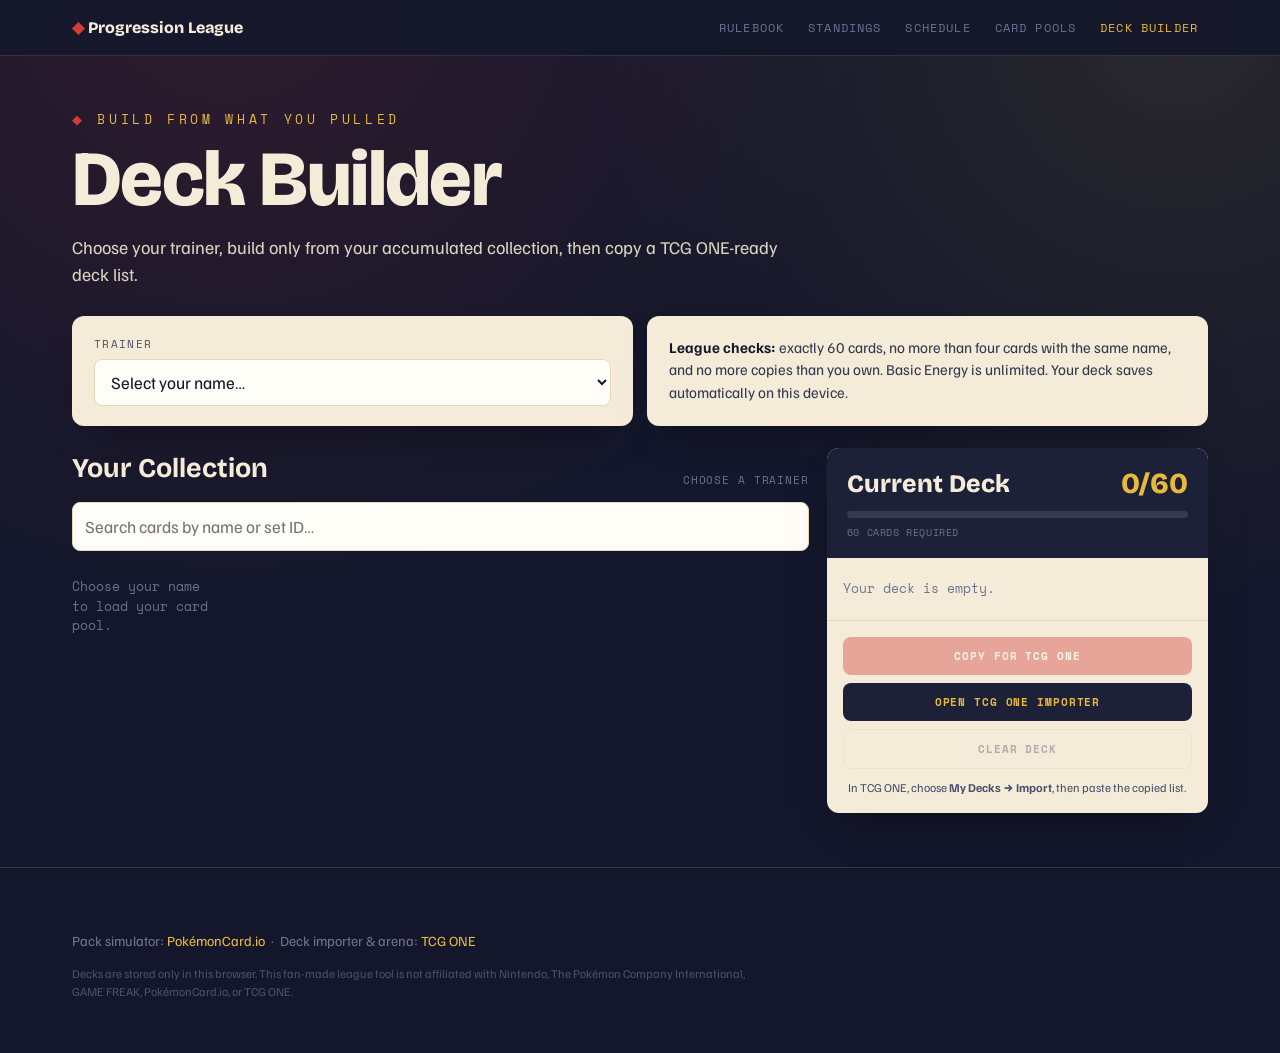
==== deckbuilder.html @ b680dbf5 "Add collection-aware league deck builder" ====
<!DOCTYPE html>
<html lang="en">
<head>
<meta charset="UTF-8">
<meta name="viewport" content="width=device-width, initial-scale=1.0">
<title>Deck Builder — Progression League</title>
<link rel="icon" href="favicon.svg" type="image/svg+xml">
<link rel="preconnect" href="https://fonts.googleapis.com">
<link rel="preconnect" href="https://fonts.gstatic.com" crossorigin>
<link href="https://fonts.googleapis.com/css2?family=Bricolage+Grotesque:opsz,wght@12..96,600;12..96,700;12..96,800&family=Familjen+Grotesk:wght@400;500;600&family=Space+Mono:wght@400;700&display=swap" rel="stylesheet">
<style>
:root{--ink:#14172B;--ink-2:#1D2138;--paper:#F4ECD8;--paper-line:#E4D8B8;--red:#D53A3A;--gold:#E7B93C;--soft:#4B4F6B;--soft-2:#6E7290;--green:#4E9F53;--shadow:0 18px 40px -22px rgba(0,0,0,.55)}
*{box-sizing:border-box}html{scroll-behavior:smooth}body{margin:0;background:var(--ink);color:var(--paper);font-family:"Familjen Grotesk",system-ui,sans-serif;font-size:17px;line-height:1.5;background-image:radial-gradient(circle at 18% -4%,rgba(213,58,58,.14),transparent 45%),radial-gradient(circle at 92% 2%,rgba(231,185,60,.10),transparent 40%);background-attachment:fixed}.wrap{max-width:1180px;margin:0 auto;padding:0 22px}
.topnav{position:sticky;top:0;z-index:50;background:rgba(20,23,43,.88);backdrop-filter:blur(10px);border-bottom:1px solid rgba(244,236,216,.12)}.topnav .inner{max-width:1180px;margin:0 auto;padding:12px 22px;display:flex;align-items:center;justify-content:space-between;gap:16px;flex-wrap:wrap}.brand{font-family:"Bricolage Grotesque",sans-serif;font-weight:800;color:var(--paper);text-decoration:none;font-size:16px}.brand::before{content:"◆ ";color:var(--red)}.navlinks{display:flex;gap:4px;flex-wrap:wrap}.navlinks a{font-family:"Space Mono",monospace;font-size:11.5px;letter-spacing:.1em;text-transform:uppercase;color:var(--soft-2);text-decoration:none;padding:7px 10px;border-radius:7px}.navlinks a:hover{color:var(--paper);background:rgba(244,236,216,.06)}.navlinks a.active{color:var(--gold)}
.pagehead{padding:54px 0 28px}.eyebrow{font-family:"Space Mono",monospace;font-size:13px;letter-spacing:.28em;text-transform:uppercase;color:var(--gold);margin:0 0 14px}.eyebrow::before{content:"◆ ";color:var(--red)}h1{font-family:"Bricolage Grotesque",sans-serif;font-weight:800;font-size:clamp(44px,8vw,78px);line-height:.92;margin:0;letter-spacing:-.02em}.thesis{max-width:720px;margin:18px 0 0;color:#D9D2BE;font-size:18px}
.setup{display:grid;grid-template-columns:minmax(230px,1fr) minmax(250px,1fr);gap:14px;margin-bottom:22px}.panel{background:var(--paper);color:var(--ink);border-radius:12px;padding:20px 22px;box-shadow:var(--shadow)}label,.label{display:block;font-family:"Space Mono",monospace;font-size:11px;letter-spacing:.12em;text-transform:uppercase;color:var(--soft);margin-bottom:7px}select,input{width:100%;font:inherit;color:var(--ink);background:#fffdf7;border:1px solid var(--paper-line);border-radius:8px;padding:11px 12px;outline:none}select:focus,input:focus{border-color:var(--gold);box-shadow:0 0 0 3px rgba(231,185,60,.2)}.rules{margin:0;color:#35394e;font-size:15px}.rules b{color:var(--ink)}
.workspace{display:grid;grid-template-columns:minmax(0,1.45fr) minmax(310px,.75fr);gap:18px;align-items:start}.section-head{display:flex;justify-content:space-between;align-items:end;gap:12px;margin:0 0 13px}.section-head h2{font-family:"Bricolage Grotesque",sans-serif;font-size:27px;margin:0}.section-head span{font-family:"Space Mono",monospace;font-size:11px;color:var(--soft-2);text-transform:uppercase;letter-spacing:.08em}.collection-tools{margin-bottom:13px}
.cardgrid{display:grid;grid-template-columns:repeat(auto-fill,minmax(138px,1fr));gap:10px}.pool-card{background:var(--paper);color:var(--ink);border-radius:10px;padding:9px;box-shadow:var(--shadow);min-width:0}.pool-card img{width:100%;aspect-ratio:2.5/3.5;object-fit:cover;border-radius:6px;background:#ddd}.card-name{font-family:"Bricolage Grotesque",sans-serif;font-weight:700;font-size:15px;line-height:1.15;margin:8px 0 3px;white-space:nowrap;overflow:hidden;text-overflow:ellipsis}.card-meta{font-family:"Space Mono",monospace;font-size:9px;color:var(--soft);display:flex;justify-content:space-between;gap:5px;margin-bottom:8px}.controls{display:grid;grid-template-columns:31px 1fr 31px;align-items:center;gap:5px}.controls button{height:31px;border:0;border-radius:6px;background:var(--ink-2);color:var(--gold);font:700 17px "Space Mono",monospace;cursor:pointer}.controls button:hover:not(:disabled){background:var(--red);color:#fff}.controls button:disabled{opacity:.3;cursor:not-allowed}.qty{text-align:center;font:700 13px "Space Mono",monospace}.empty{color:var(--soft-2);font-family:"Space Mono",monospace;font-size:13px}
.deck-panel{position:sticky;top:84px;background:var(--paper);color:var(--ink);border-radius:12px;overflow:hidden;box-shadow:var(--shadow)}.deck-top{background:var(--ink-2);padding:18px 20px}.deck-topline{display:flex;align-items:center;justify-content:space-between;gap:12px}.deck-top h2{margin:0;font:800 25px "Bricolage Grotesque",sans-serif;color:var(--paper)}.total{font:800 29px "Bricolage Grotesque",sans-serif;color:var(--gold)}.total.complete{color:#8bd68f}.meter{height:7px;background:rgba(244,236,216,.12);border-radius:10px;overflow:hidden;margin-top:10px}.meter span{display:block;height:100%;width:0;background:var(--red);transition:width .2s}.meter span.complete{background:var(--green)}.deck-status{font:10px "Space Mono",monospace;color:var(--soft-2);margin-top:7px;letter-spacing:.06em;text-transform:uppercase}.deck-list{max-height:52vh;overflow:auto;padding:8px 16px}.deck-row{display:grid;grid-template-columns:38px minmax(0,1fr) auto;align-items:center;gap:9px;padding:9px 0;border-bottom:1px solid var(--paper-line)}.deck-row:last-child{border-bottom:0}.deck-row img{width:38px;border-radius:4px}.deck-row .dn{font-weight:700;font-size:14px;line-height:1.15}.deck-row .did{font:9px "Space Mono",monospace;color:var(--soft);margin-top:3px}.mini{display:flex;align-items:center;gap:5px}.mini button{width:25px;height:25px;border:0;border-radius:5px;background:var(--ink-2);color:var(--gold);font:700 13px "Space Mono",monospace;cursor:pointer}.mini b{min-width:16px;text-align:center;font:12px "Space Mono",monospace}.deck-actions{padding:16px;border-top:1px solid var(--paper-line);display:grid;gap:8px}.btn{display:block;width:100%;border:0;border-radius:8px;padding:11px 13px;text-align:center;text-decoration:none;font:700 11px "Space Mono",monospace;letter-spacing:.08em;text-transform:uppercase;cursor:pointer}.btn.primary{background:var(--red);color:#fff}.btn.secondary{background:var(--ink-2);color:var(--gold)}.btn.ghost{background:transparent;color:var(--soft);border:1px solid var(--paper-line)}.btn:disabled{opacity:.4;cursor:not-allowed}.export-note{font-size:12px;color:var(--soft);margin:2px 0 0;text-align:center}.toast{position:fixed;right:20px;bottom:20px;background:var(--green);color:#fff;border-radius:8px;padding:12px 16px;font:700 12px "Space Mono",monospace;box-shadow:var(--shadow);opacity:0;transform:translateY(8px);pointer-events:none;transition:.2s}.toast.show{opacity:1;transform:none}
footer{padding:48px 0 40px;border-top:1px solid rgba(244,236,216,.14);margin-top:54px;color:var(--soft-2);font-size:14px}footer a{color:var(--gold);text-decoration:none}.disc{font-size:12px;color:var(--soft);max-width:680px}
@media(max-width:820px){.workspace{grid-template-columns:1fr}.deck-panel{position:static}.deck-list{max-height:none}}@media(max-width:580px){.setup{grid-template-columns:1fr}.cardgrid{grid-template-columns:repeat(2,minmax(0,1fr))}.navlinks a{font-size:10px;padding:6px 7px}.wrap{padding:0 15px}}
</style>
</head>
<body>
<nav class="topnav"><div class="inner"><a class="brand" href="index.html">Progression League</a><div class="navlinks"><a href="index.html">Rulebook</a><a href="standings.html">Standings</a><a href="schedule.html">Schedule</a><a href="pools.html">Card Pools</a><a href="deckbuilder.html" class="active">Deck Builder</a></div></div></nav>
<div class="wrap">
  <header class="pagehead"><p class="eyebrow">Build from what you pulled</p><h1>Deck Builder</h1><p class="thesis">Choose your trainer, build only from your accumulated collection, then copy a TCG ONE-ready deck list.</p></header>
  <div class="setup">
    <div class="panel"><label for="trainer">Trainer</label><select id="trainer"><option value="">Loading trainers…</option></select></div>
    <div class="panel"><p class="rules"><b>League checks:</b> exactly 60 cards, no more than four cards with the same name, and no more copies than you own. Basic Energy is unlimited. Your deck saves automatically on this device.</p></div>
  </div>
  <div class="workspace">
    <main>
      <div class="section-head"><h2>Your Collection</h2><span id="poolMeta">Choose a trainer</span></div>
      <div class="collection-tools"><input id="search" type="search" placeholder="Search cards by name or set ID…" disabled></div>
      <div id="collection" class="cardgrid"><p class="empty">Choose your name to load your card pool.</p></div>
    </main>
    <aside class="deck-panel">
      <div class="deck-top"><div class="deck-topline"><h2>Current Deck</h2><span id="total" class="total">0/60</span></div><div class="meter"><span id="meter"></span></div><div id="deckStatus" class="deck-status">60 cards required</div></div>
      <div id="deckList" class="deck-list"><p class="empty">Your deck is empty.</p></div>
      <div class="deck-actions">
        <button id="copy" class="btn primary" type="button" disabled>Copy for TCG ONE</button>
        <a class="btn secondary" href="https://tcg.one/decks/mine" target="_blank" rel="noopener">Open TCG ONE Importer</a>
        <button id="clear" class="btn ghost" type="button" disabled>Clear Deck</button>
        <p class="export-note">In TCG ONE, choose <b>My Decks → Import</b>, then paste the copied list.</p>
      </div>
    </aside>
  </div>
</div>
<div id="toast" class="toast">Copied for TCG ONE!</div>
<footer><div class="wrap"><p>Pack simulator: <a href="https://pokemoncard.io/pack-sim">PokémonCard.io</a> &nbsp;·&nbsp; Deck importer &amp; arena: <a href="https://tcg.one/decks/mine">TCG ONE</a></p><p class="disc">Decks are stored only in this browser. This fan-made league tool is not affiliated with Nintendo, The Pokémon Company International, GAME FREAK, PokémonCard.io, or TCG ONE.</p></div></footer>
<script>
const BASIC_ENERGY=new Set(['grass energy','fire energy','water energy','lightning energy','psychic energy','fighting energy','metal energy','darkness energy']);
let players=[],trainer=null,pool=[],deck=new Map(),query='';
const $=id=>document.getElementById(id);
function esc(s){return String(s??'').replace(/&/g,'&amp;').replace(/</g,'&lt;').replace(/>/g,'&gt;').replace(/"/g,'&quot;')}
function imgFor(id){const d=id.indexOf('-'),code=d>0?id.slice(0,d):id;return `https://images.pokemoncard.io/images/${code}/${id}.png`}
function isBasic(c){return BASIC_ENERGY.has((c.name||'').toLowerCase())}
function total(){return [...deck.values()].reduce((a,b)=>a+b,0)}
function byId(id){return pool.find(c=>c.id===id)}
function sameNameCount(name){return [...deck].reduce((sum,[id,n])=>sum+((byId(id)?.name||'').toLowerCase()===name.toLowerCase()?n:0),0)}
function canAdd(c){if(total()>=60)return false;if(isBasic(c))return true;return (deck.get(c.id)||0)<c.count&&sameNameCount(c.name)<4}
function storageKey(){return trainer?'progression-deck-'+trainer.name.toLowerCase().replace(/[^a-z0-9]+/g,'-'):''}
function save(){if(trainer)localStorage.setItem(storageKey(),JSON.stringify(Object.fromEntries(deck)))}
function restore(){deck=new Map();if(!trainer)return;try{const saved=JSON.parse(localStorage.getItem(storageKey())||'{}');for(const [id,value] of Object.entries(saved)){const c=byId(id),n=Math.max(0,Math.floor(Number(value)||0));if(!c||!n)continue;deck.set(id,isBasic(c)?Math.min(n,60):Math.min(n,c.count,4));}}catch(e){}normalizeDeck()}
function normalizeDeck(){let running=0;for(const [id,n] of [...deck]){const c=byId(id);if(!c){deck.delete(id);continue}let allowed=isBasic(c)?n:Math.min(n,c.count,Math.max(0,4-(sameNameCount(c.name)-n)));allowed=Math.min(allowed,60-running);if(allowed>0){deck.set(id,allowed);running+=allowed}else deck.delete(id)}}
function change(id,delta){const c=byId(id);if(!c)return;const now=deck.get(id)||0;if(delta>0&&!canAdd(c))return;const next=now+delta;if(next<=0)deck.delete(id);else deck.set(id,next);save();render()}
function renderCollection(){const el=$('collection');if(!trainer){el.innerHTML='<p class="empty">Choose your name to load your card pool.</p>';return}const shown=pool.filter(c=>!query||c.name.toLowerCase().includes(query)||c.id.toLowerCase().includes(query));$('poolMeta').textContent=`${shown.length} of ${pool.length} cards shown`;if(!shown.length){el.innerHTML='<p class="empty">No cards match that search.</p>';return}el.innerHTML=shown.map(c=>{const n=deck.get(c.id)||0,owned=isBasic(c)?'∞':c.count;return `<article class="pool-card"><img loading="lazy" src="${imgFor(c.id)}" alt="${esc(c.name)}"><div class="card-name" title="${esc(c.name)}">${esc(c.name)}</div><div class="card-meta"><span>${esc(c.id)}</span><span>OWNED ${owned}</span></div><div class="controls"><button type="button" data-action="remove" data-id="${esc(c.id)}" ${n?'':'disabled'}>−</button><span class="qty">${n}</span><button type="button" data-action="add" data-id="${esc(c.id)}" ${canAdd(c)?'':'disabled'}>+</button></div></article>`}).join('')}
function renderDeck(){const n=total(),complete=n===60;$('total').textContent=`${n}/60`;$('total').classList.toggle('complete',complete);$('meter').style.width=Math.min(100,n/60*100)+'%';$('meter').classList.toggle('complete',complete);$('deckStatus').textContent=complete?'Deck ready to export':`${60-n} card${60-n===1?'':'s'} remaining`;$('copy').disabled=!complete;$('clear').disabled=!n;const cards=[...deck].map(([id,count])=>({card:byId(id),count})).filter(x=>x.card).sort((a,b)=>a.card.name.localeCompare(b.card.name)||a.card.id.localeCompare(b.card.id));$('deckList').innerHTML=cards.length?cards.map(({card:c,count})=>`<div class="deck-row"><img src="${imgFor(c.id)}" alt=""><div><div class="dn">${esc(c.name)}</div><div class="did">${esc(c.id)}${isBasic(c)?' · unlimited':''}</div></div><div class="mini"><button type="button" data-action="remove" data-id="${esc(c.id)}">−</button><b>${count}</b><button type="button" data-action="add" data-id="${esc(c.id)}" ${canAdd(c)?'':'disabled'}>+</button></div></div>`).join(''):'<p class="empty">Your deck is empty.</p>'}
function render(){renderCollection();renderDeck()}
function selectTrainer(name){trainer=players.find(p=>p.name===name)||null;pool=trainer?[...(trainer.cards||[])].filter(c=>c.name&&c.id).sort((a,b)=>a.name.localeCompare(b.name)||a.id.localeCompare(b.id)):[];query='';$('search').value='';$('search').disabled=!trainer;restore();render()}
function exportText(){return [...deck].map(([id,count])=>({c:byId(id),count})).filter(x=>x.c).sort((a,b)=>a.c.name.localeCompare(b.c.name)||a.c.id.localeCompare(b.c.id)).map(({c,count})=>`${count} ${c.name}`).join('\n')}
async function copyDeck(){if(total()!==60)return;const text=exportText();try{await navigator.clipboard.writeText(text)}catch(e){const ta=document.createElement('textarea');ta.value=text;ta.style.position='fixed';ta.style.opacity='0';document.body.appendChild(ta);ta.select();document.execCommand('copy');ta.remove()}const t=$('toast');t.classList.add('show');setTimeout(()=>t.classList.remove('show'),1800)}
async function load(){try{const res=await fetch('data/pools.json?_='+Date.now(),{cache:'no-store'});if(!res.ok)throw new Error();const data=await res.json();players=data.players||[];$('trainer').innerHTML='<option value="">Select your name…</option>'+players.map(p=>`<option value="${esc(p.name)}">${esc(p.name)}</option>`).join('')}catch(e){$('trainer').innerHTML='<option value="">Could not load card pools</option>';$('collection').innerHTML='<p class="empty">The card-pool data could not be loaded. Please try again shortly.</p>'}}
$('trainer').addEventListener('change',e=>selectTrainer(e.target.value));$('search').addEventListener('input',e=>{query=e.target.value.trim().toLowerCase();renderCollection()});document.addEventListener('click',e=>{const b=e.target.closest('button[data-action]');if(b)change(b.dataset.id,b.dataset.action==='add'?1:-1)});$('copy').addEventListener('click',copyDeck);$('clear').addEventListener('click',()=>{if(deck.size&&confirm('Clear this saved deck?')){deck.clear();save();render()}});load();
</script>
</body>
</html>
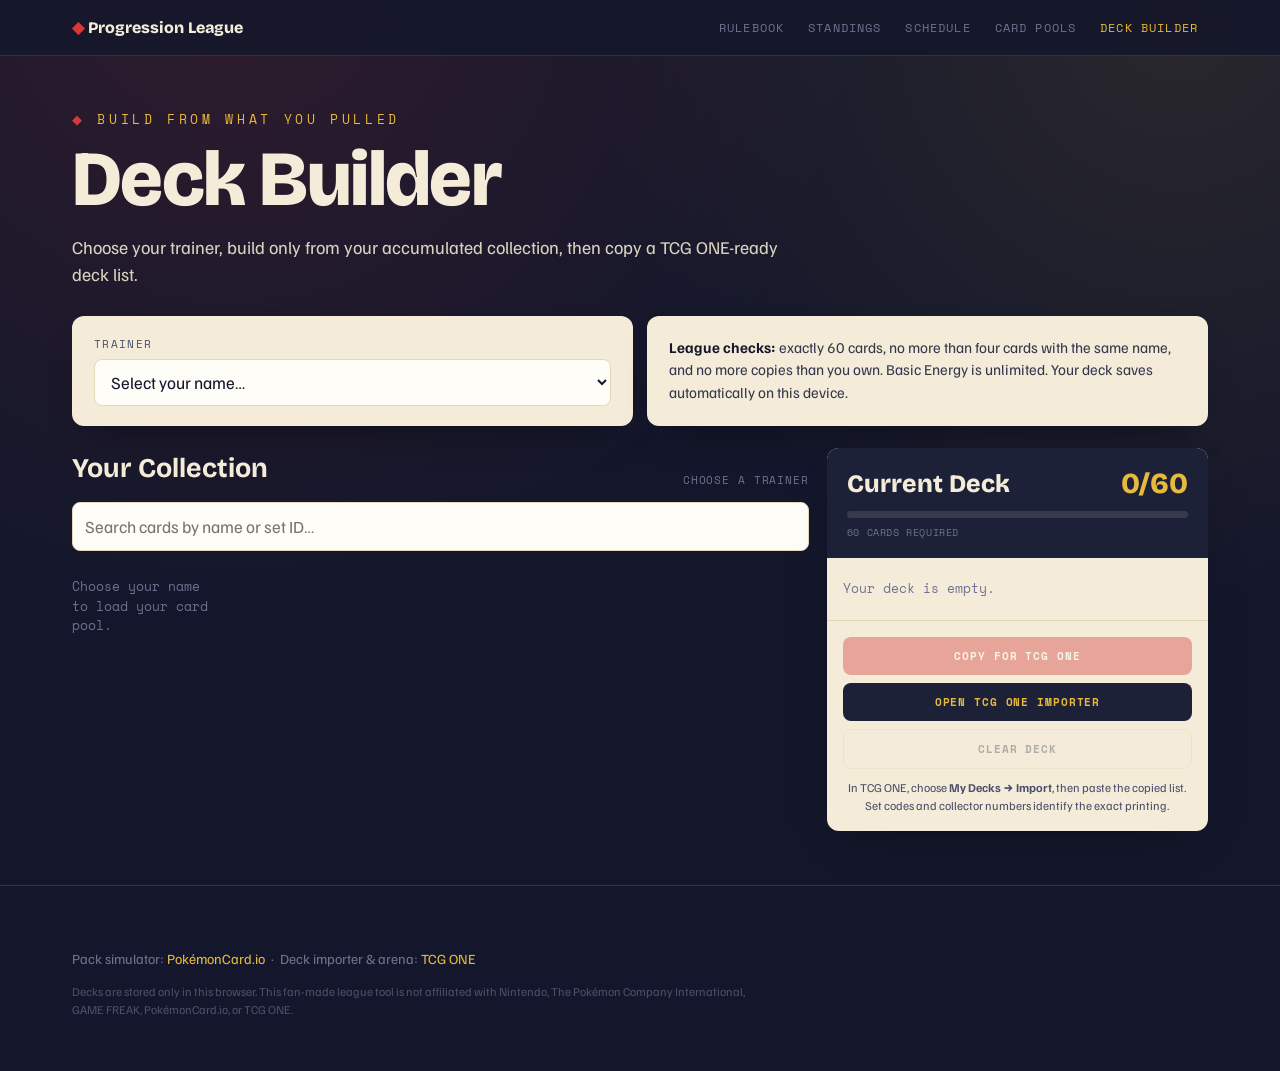
==== commit 5aab95c4: "Include exact TCG ONE card identifiers in exports" ====
--- a/deckbuilder.html
+++ b/deckbuilder.html
@@ -42,7 +42,7 @@
         <button id="copy" class="btn primary" type="button" disabled>Copy for TCG ONE</button>
         <a class="btn secondary" href="https://tcg.one/decks/mine" target="_blank" rel="noopener">Open TCG ONE Importer</a>
         <button id="clear" class="btn ghost" type="button" disabled>Clear Deck</button>
-        <p class="export-note">In TCG ONE, choose <b>My Decks → Import</b>, then paste the copied list.</p>
+        <p class="export-note">In TCG ONE, choose <b>My Decks → Import</b>, then paste the copied list. Set codes and collector numbers identify the exact printing.</p>
       </div>
     </aside>
   </div>
@@ -51,10 +51,12 @@
 <footer><div class="wrap"><p>Pack simulator: <a href="https://pokemoncard.io/pack-sim">PokémonCard.io</a> &nbsp;·&nbsp; Deck importer &amp; arena: <a href="https://tcg.one/decks/mine">TCG ONE</a></p><p class="disc">Decks are stored only in this browser. This fan-made league tool is not affiliated with Nintendo, The Pokémon Company International, GAME FREAK, PokémonCard.io, or TCG ONE.</p></div></footer>
 <script>
 const BASIC_ENERGY=new Set(['grass energy','fire energy','water energy','lightning energy','psychic energy','fighting energy','metal energy','darkness energy']);
+const TCGONE_SET_CODES={base1:'BS',base2:'JU',base3:'FO',base4:'BS2',base5:'TR',basep:'WBSP',gym1:'G1',gym2:'G2',neo1:'N1',neo2:'N2',neo3:'N3',neo4:'N4',base6:'LC',ecard1:'EXP',ecard2:'AQP',ecard3:'SK'};
 let players=[],trainer=null,pool=[],deck=new Map(),query='';
 const $=id=>document.getElementById(id);
 function esc(s){return String(s??'').replace(/&/g,'&amp;').replace(/</g,'&lt;').replace(/>/g,'&gt;').replace(/"/g,'&quot;')}
 function imgFor(id){const d=id.indexOf('-'),code=d>0?id.slice(0,d):id;return `https://images.pokemoncard.io/images/${code}/${id}.png`}
+function cardOrder(a,b){const ac=a.id.includes('-')?a.id.slice(0,a.id.indexOf('-')):a.id,bc=b.id.includes('-')?b.id.slice(0,b.id.indexOf('-')):b.id;if(ac!==bc)return ac.localeCompare(bc,undefined,{numeric:true});const an=parseInt((a.id.match(/(\d+)\D*$/)||[])[1]||'0',10),bn=parseInt((b.id.match(/(\d+)\D*$/)||[])[1]||'0',10);return an-bn||a.id.localeCompare(b.id,undefined,{numeric:true})}
 function isBasic(c){return BASIC_ENERGY.has((c.name||'').toLowerCase())}
 function total(){return [...deck.values()].reduce((a,b)=>a+b,0)}
 function byId(id){return pool.find(c=>c.id===id)}
@@ -66,10 +68,10 @@
 function normalizeDeck(){let running=0;for(const [id,n] of [...deck]){const c=byId(id);if(!c){deck.delete(id);continue}let allowed=isBasic(c)?n:Math.min(n,c.count,Math.max(0,4-(sameNameCount(c.name)-n)));allowed=Math.min(allowed,60-running);if(allowed>0){deck.set(id,allowed);running+=allowed}else deck.delete(id)}}
 function change(id,delta){const c=byId(id);if(!c)return;const now=deck.get(id)||0;if(delta>0&&!canAdd(c))return;const next=now+delta;if(next<=0)deck.delete(id);else deck.set(id,next);save();render()}
 function renderCollection(){const el=$('collection');if(!trainer){el.innerHTML='<p class="empty">Choose your name to load your card pool.</p>';return}const shown=pool.filter(c=>!query||c.name.toLowerCase().includes(query)||c.id.toLowerCase().includes(query));$('poolMeta').textContent=`${shown.length} of ${pool.length} cards shown`;if(!shown.length){el.innerHTML='<p class="empty">No cards match that search.</p>';return}el.innerHTML=shown.map(c=>{const n=deck.get(c.id)||0,owned=isBasic(c)?'∞':c.count;return `<article class="pool-card"><img loading="lazy" src="${imgFor(c.id)}" alt="${esc(c.name)}"><div class="card-name" title="${esc(c.name)}">${esc(c.name)}</div><div class="card-meta"><span>${esc(c.id)}</span><span>OWNED ${owned}</span></div><div class="controls"><button type="button" data-action="remove" data-id="${esc(c.id)}" ${n?'':'disabled'}>−</button><span class="qty">${n}</span><button type="button" data-action="add" data-id="${esc(c.id)}" ${canAdd(c)?'':'disabled'}>+</button></div></article>`}).join('')}
-function renderDeck(){const n=total(),complete=n===60;$('total').textContent=`${n}/60`;$('total').classList.toggle('complete',complete);$('meter').style.width=Math.min(100,n/60*100)+'%';$('meter').classList.toggle('complete',complete);$('deckStatus').textContent=complete?'Deck ready to export':`${60-n} card${60-n===1?'':'s'} remaining`;$('copy').disabled=!complete;$('clear').disabled=!n;const cards=[...deck].map(([id,count])=>({card:byId(id),count})).filter(x=>x.card).sort((a,b)=>a.card.name.localeCompare(b.card.name)||a.card.id.localeCompare(b.card.id));$('deckList').innerHTML=cards.length?cards.map(({card:c,count})=>`<div class="deck-row"><img src="${imgFor(c.id)}" alt=""><div><div class="dn">${esc(c.name)}</div><div class="did">${esc(c.id)}${isBasic(c)?' · unlimited':''}</div></div><div class="mini"><button type="button" data-action="remove" data-id="${esc(c.id)}">−</button><b>${count}</b><button type="button" data-action="add" data-id="${esc(c.id)}" ${canAdd(c)?'':'disabled'}>+</button></div></div>`).join(''):'<p class="empty">Your deck is empty.</p>'}
+function renderDeck(){const n=total(),complete=n===60;$('total').textContent=`${n}/60`;$('total').classList.toggle('complete',complete);$('meter').style.width=Math.min(100,n/60*100)+'%';$('meter').classList.toggle('complete',complete);$('deckStatus').textContent=complete?'Deck ready to export':`${60-n} card${60-n===1?'':'s'} remaining`;$('copy').disabled=!complete;$('clear').disabled=!n;const cards=[...deck].map(([id,count])=>({card:byId(id),count})).filter(x=>x.card).sort((a,b)=>cardOrder(a.card,b.card));$('deckList').innerHTML=cards.length?cards.map(({card:c,count})=>`<div class="deck-row"><img src="${imgFor(c.id)}" alt=""><div><div class="dn">${esc(c.name)}</div><div class="did">${esc(c.id)}${isBasic(c)?' · unlimited':''}</div></div><div class="mini"><button type="button" data-action="remove" data-id="${esc(c.id)}">−</button><b>${count}</b><button type="button" data-action="add" data-id="${esc(c.id)}" ${canAdd(c)?'':'disabled'}>+</button></div></div>`).join(''):'<p class="empty">Your deck is empty.</p>'}
 function render(){renderCollection();renderDeck()}
-function selectTrainer(name){trainer=players.find(p=>p.name===name)||null;pool=trainer?[...(trainer.cards||[])].filter(c=>c.name&&c.id).sort((a,b)=>a.name.localeCompare(b.name)||a.id.localeCompare(b.id)):[];query='';$('search').value='';$('search').disabled=!trainer;restore();render()}
-function exportText(){return [...deck].map(([id,count])=>({c:byId(id),count})).filter(x=>x.c).sort((a,b)=>a.c.name.localeCompare(b.c.name)||a.c.id.localeCompare(b.c.id)).map(({c,count})=>`${count} ${c.name}`).join('\n')}
+function selectTrainer(name){trainer=players.find(p=>p.name===name)||null;pool=trainer?[...(trainer.cards||[])].filter(c=>c.name&&c.id).sort(cardOrder):[];query='';$('search').value='';$('search').disabled=!trainer;restore();render()}
+function exportText(){return [...deck].map(([id,count])=>({c:byId(id),count})).filter(x=>x.c).sort((a,b)=>cardOrder(a.c,b.c)).map(({c,count})=>{const split=c.id.indexOf('-'),setId=split>-1?c.id.slice(0,split):'',number=split>-1?c.id.slice(split+1):'',tcgCode=TCGONE_SET_CODES[setId];return tcgCode?`${count} ${c.name} ${tcgCode} ${number}`:`${count} ${c.name}`}).join('\n')}
 async function copyDeck(){if(total()!==60)return;const text=exportText();try{await navigator.clipboard.writeText(text)}catch(e){const ta=document.createElement('textarea');ta.value=text;ta.style.position='fixed';ta.style.opacity='0';document.body.appendChild(ta);ta.select();document.execCommand('copy');ta.remove()}const t=$('toast');t.classList.add('show');setTimeout(()=>t.classList.remove('show'),1800)}
 async function load(){try{const res=await fetch('data/pools.json?_='+Date.now(),{cache:'no-store'});if(!res.ok)throw new Error();const data=await res.json();players=data.players||[];$('trainer').innerHTML='<option value="">Select your name…</option>'+players.map(p=>`<option value="${esc(p.name)}">${esc(p.name)}</option>`).join('')}catch(e){$('trainer').innerHTML='<option value="">Could not load card pools</option>';$('collection').innerHTML='<p class="empty">The card-pool data could not be loaded. Please try again shortly.</p>'}}
 $('trainer').addEventListener('change',e=>selectTrainer(e.target.value));$('search').addEventListener('input',e=>{query=e.target.value.trim().toLowerCase();renderCollection()});document.addEventListener('click',e=>{const b=e.target.closest('button[data-action]');if(b)change(b.dataset.id,b.dataset.action==='add'?1:-1)});$('copy').addEventListener('click',copyDeck);$('clear').addEventListener('click',()=>{if(deck.size&&confirm('Clear this saved deck?')){deck.clear();save();render()}});load();
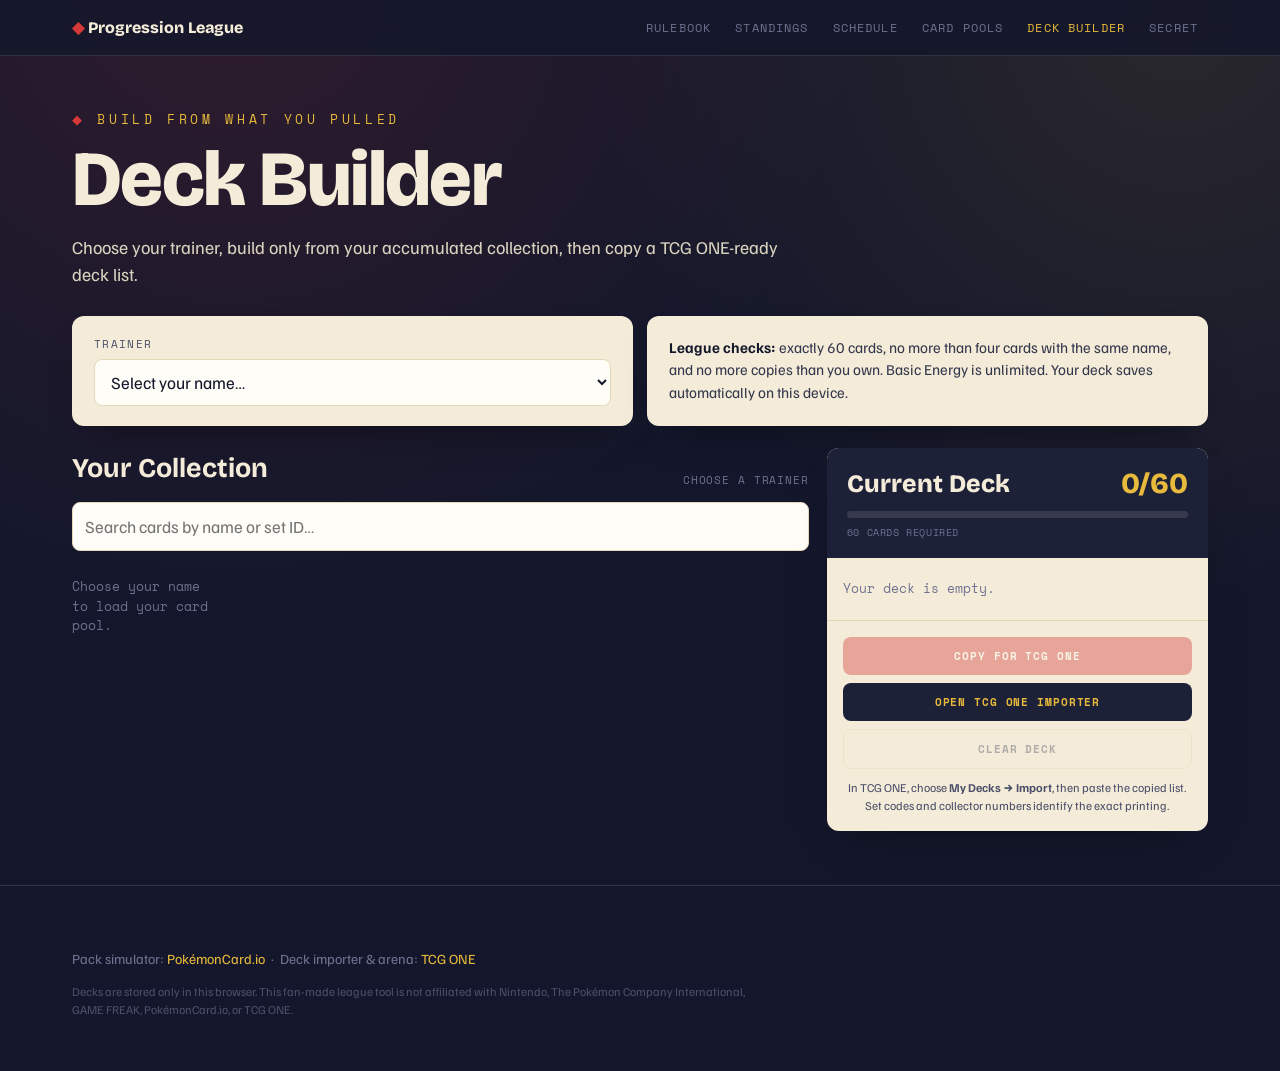
==== commit 3eb1e954: "Add password-gated SECRET wheel with spreadsheet-configurable chances" ====
--- a/deckbuilder.html
+++ b/deckbuilder.html
@@ -22,7 +22,7 @@
 </style>
 </head>
 <body>
-<nav class="topnav"><div class="inner"><a class="brand" href="index.html">Progression League</a><div class="navlinks"><a href="index.html">Rulebook</a><a href="standings.html">Standings</a><a href="schedule.html">Schedule</a><a href="pools.html">Card Pools</a><a href="deckbuilder.html" class="active">Deck Builder</a></div></div></nav>
+<nav class="topnav"><div class="inner"><a class="brand" href="index.html">Progression League</a><div class="navlinks"><a href="index.html">Rulebook</a><a href="standings.html">Standings</a><a href="schedule.html">Schedule</a><a href="pools.html">Card Pools</a><a href="deckbuilder.html" class="active">Deck Builder</a><a href="secret.html">SECRET</a></div></div></nav>
 <div class="wrap">
   <header class="pagehead"><p class="eyebrow">Build from what you pulled</p><h1>Deck Builder</h1><p class="thesis">Choose your trainer, build only from your accumulated collection, then copy a TCG ONE-ready deck list.</p></header>
   <div class="setup">
@@ -51,7 +51,7 @@
 <footer><div class="wrap"><p>Pack simulator: <a href="https://pokemoncard.io/pack-sim">PokémonCard.io</a> &nbsp;·&nbsp; Deck importer &amp; arena: <a href="https://tcg.one/decks/mine">TCG ONE</a></p><p class="disc">Decks are stored only in this browser. This fan-made league tool is not affiliated with Nintendo, The Pokémon Company International, GAME FREAK, PokémonCard.io, or TCG ONE.</p></div></footer>
 <script>
 const BASIC_ENERGY=new Set(['grass energy','fire energy','water energy','lightning energy','psychic energy','fighting energy','metal energy','darkness energy']);
-const TCGONE_SET_CODES={base1:'BS',base2:'JU',base3:'FO',base4:'BS2',base5:'TR',basep:'WBSP',gym1:'G1',gym2:'G2',neo1:'N1',neo2:'N2',neo3:'N3',neo4:'N4',base6:'LC',ecard1:'EXP',ecard2:'AQP',ecard3:'SK'};
+const TCGONE_SET_CODES={"base1":"BS","base2":"JU","basep":"WBSP","base3":"FO","base4":"BS2","base5":"TR","gym1":"G1","gym2":"G2","neo1":"N1","neo2":"N2","si1":"SI","neo3":"N3","neo4":"N4","base6":"LC","ecard1":"EXP","bp":"BP","ecard2":"AQP","ecard3":"SK","ex1":"RS","ex2":"SS","ex3":"DR","np":"PR-NP","ex4":"MA","tk1a":"TK1A","tk1b":"TK1B","ex5":"HL","ex6":"RG","pop1":"POP1","ex7":"TRR","ex8":"DX","ex9":"EM","ex10":"UF","pop2":"POP2","ex11":"DS","ex12":"LM","tk2a":"TK2A","tk2b":"TK2B","pop3":"POP3","ex13":"HP","ex14":"CG","pop4":"POP4","ex15":"DF","pop5":"POP5","ex16":"PK","dp1":"DP","dpp":"PR-DPP","dp2":"MT","pop6":"POP6","dp3":"SW","dp4":"GE","pop7":"POP7","dp5":"MD","dp6":"LA","pop8":"POP8","dp7":"SF","pl1":"PL","pop9":"POP9","pl2":"RR","pl3":"SV","pl4":"AR","ru1":"RUM","hgss1":"HS","hsp":"PR-HS","hgss2":"UL","hgss3":"UD","hgss4":"TM","col1":"CL","bwp":"PR-BLW","bw1":"BLW","mcd11":"MCD11","bw2":"EPO","bw3":"NVI","bw4":"NXD","bw5":"DEX","mcd12":"MCD12","bw6":"DRX","dv1":"DRV","bw7":"BCR","bw8":"PLS","bw9":"PLF","bw10":"PLB","xyp":"PR-XY","bw11":"LTR","xy0":"KSS","xy1":"XY","xy2":"FLF","mcd14":"MCD14","xy3":"FFI","xy4":"PHF","xy5":"PRC","dc1":"DCR","xy6":"ROS","xy7":"AOR","xy8":"BKT","mcd15":"MCD15","xy9":"BKP","g1":"GEN","xy10":"FCO","xy11":"STS","mcd16":"MCD16","xy12":"EVO","sm1":"SUM","smp":"PR-SM","sm2":"GRI","sm3":"BUS","sm35":"SLG","sm4":"CIN","mcd17":"MCD17","sm5":"UPR","sm6":"FLI","sm7":"CES","sm75":"DRM","mcd18":"MCD18","sm8":"LOT","sm9":"TEU","det1":"DET","sm10":"UNB","sm11":"UNM","sm115":"HIF","sma":"HIF","mcd19":"MCD19","sm12":"CEC","swshp":"PR-SW","swsh1":"SSH","swsh2":"RCL","swsh3":"DAA","fut20":"FUT20","swsh35":"CPA","swsh4":"VIV","swsh45":"SHF","swsh45sv":"SHF","swsh5":"BST","swsh6":"CRE","swsh7":"EVS","mcd21":"MCD21","cel25":"CEL","cel25c":"CEL","swsh8":"FST","swsh9":"BRS","swsh9tg":"BRS","swsh10":"ASR","swsh10tg":"ASR","pgo":"PGO","mcd22":"MCD22","swsh11":"LOR","swsh11tg":"LOR","swsh12":"SIT","swsh12tg":"SIT","swsh12pt5":"CRZ","swsh12pt5gg":"CRZ","svp":"PR-SV","sve":"SVE","sv1":"SVI","sv2":"PAL","sv3":"OBF","sv3pt5":"MEW","sv4":"PAR","sv4pt5":"PAF","sv5":"TEF","sv6":"TWM","sv6pt5":"SFA","sv7":"SCR","sv8":"SSP","sv8pt5":"PRE","sv9":"JTG","sv10":"DRI","zsv10pt5":"BLK","rsv10pt5":"WHT","me1":"MEG","me2":"PFL","me2pt5":"ASC","me3":"POR","me4":"CRI","me5":"PBL"};
 let players=[],trainer=null,pool=[],deck=new Map(),query='';
 const $=id=>document.getElementById(id);
 function esc(s){return String(s??'').replace(/&/g,'&amp;').replace(/</g,'&lt;').replace(/>/g,'&gt;').replace(/"/g,'&quot;')}
@@ -78,3 +78,4 @@
 </script>
 </body>
 </html>
+
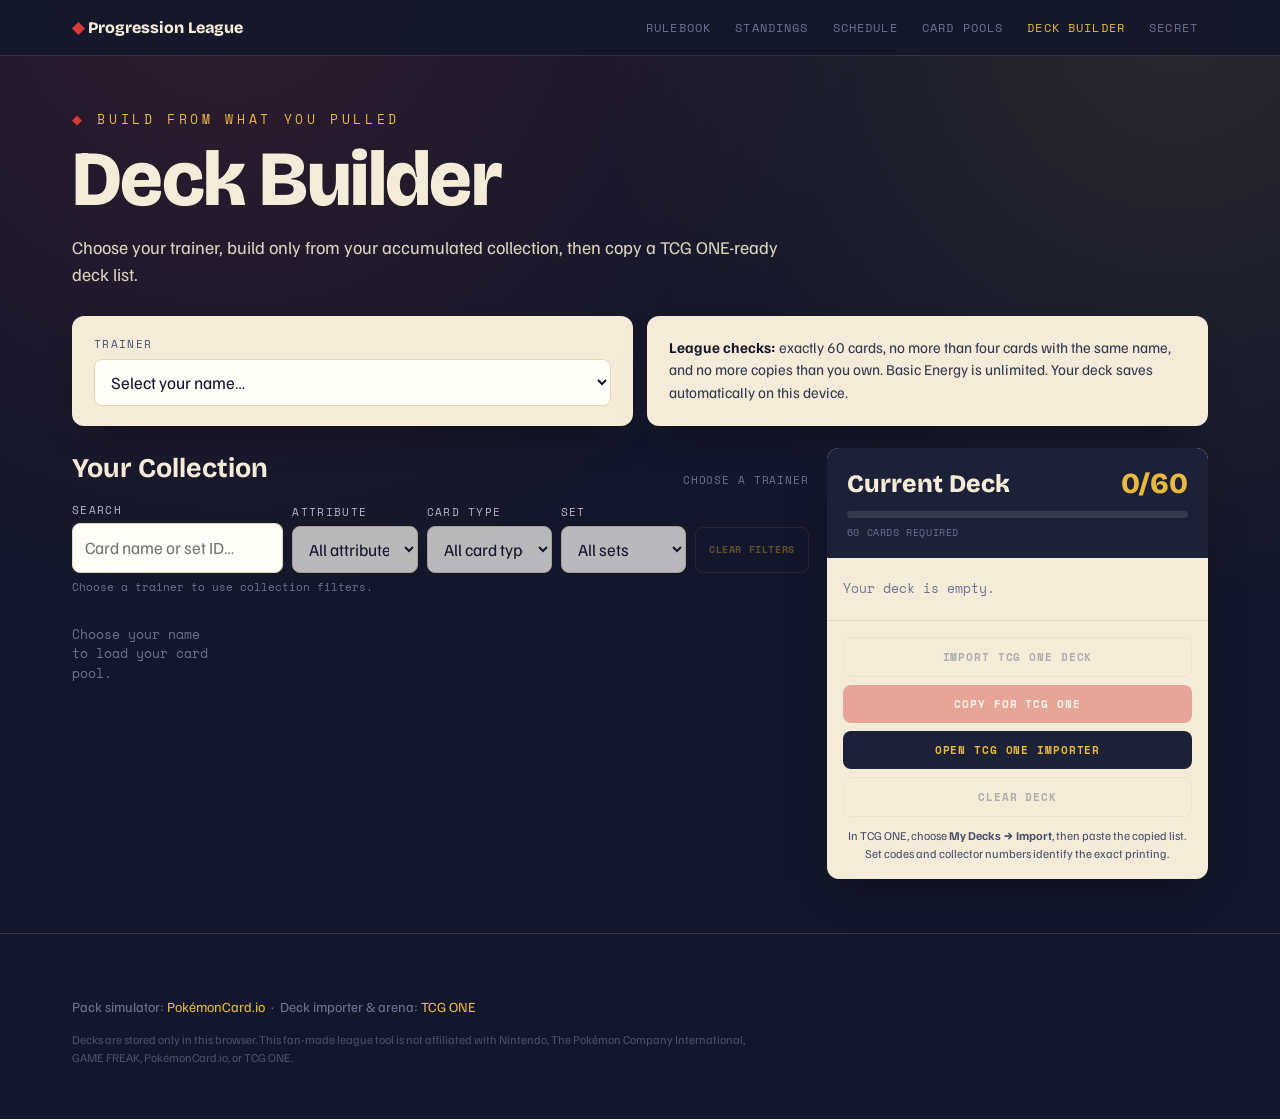
==== commit 261a0f0e: "Add Deck Builder filters, previews, and TCG ONE import" ====
--- a/deckbuilder.html
+++ b/deckbuilder.html
@@ -14,11 +14,12 @@
 .topnav{position:sticky;top:0;z-index:50;background:rgba(20,23,43,.88);backdrop-filter:blur(10px);border-bottom:1px solid rgba(244,236,216,.12)}.topnav .inner{max-width:1180px;margin:0 auto;padding:12px 22px;display:flex;align-items:center;justify-content:space-between;gap:16px;flex-wrap:wrap}.brand{font-family:"Bricolage Grotesque",sans-serif;font-weight:800;color:var(--paper);text-decoration:none;font-size:16px}.brand::before{content:"◆ ";color:var(--red)}.navlinks{display:flex;gap:4px;flex-wrap:wrap}.navlinks a{font-family:"Space Mono",monospace;font-size:11.5px;letter-spacing:.1em;text-transform:uppercase;color:var(--soft-2);text-decoration:none;padding:7px 10px;border-radius:7px}.navlinks a:hover{color:var(--paper);background:rgba(244,236,216,.06)}.navlinks a.active{color:var(--gold)}
 .pagehead{padding:54px 0 28px}.eyebrow{font-family:"Space Mono",monospace;font-size:13px;letter-spacing:.28em;text-transform:uppercase;color:var(--gold);margin:0 0 14px}.eyebrow::before{content:"◆ ";color:var(--red)}h1{font-family:"Bricolage Grotesque",sans-serif;font-weight:800;font-size:clamp(44px,8vw,78px);line-height:.92;margin:0;letter-spacing:-.02em}.thesis{max-width:720px;margin:18px 0 0;color:#D9D2BE;font-size:18px}
 .setup{display:grid;grid-template-columns:minmax(230px,1fr) minmax(250px,1fr);gap:14px;margin-bottom:22px}.panel{background:var(--paper);color:var(--ink);border-radius:12px;padding:20px 22px;box-shadow:var(--shadow)}label,.label{display:block;font-family:"Space Mono",monospace;font-size:11px;letter-spacing:.12em;text-transform:uppercase;color:var(--soft);margin-bottom:7px}select,input{width:100%;font:inherit;color:var(--ink);background:#fffdf7;border:1px solid var(--paper-line);border-radius:8px;padding:11px 12px;outline:none}select:focus,input:focus{border-color:var(--gold);box-shadow:0 0 0 3px rgba(231,185,60,.2)}.rules{margin:0;color:#35394e;font-size:15px}.rules b{color:var(--ink)}
-.workspace{display:grid;grid-template-columns:minmax(0,1.45fr) minmax(310px,.75fr);gap:18px;align-items:start}.section-head{display:flex;justify-content:space-between;align-items:end;gap:12px;margin:0 0 13px}.section-head h2{font-family:"Bricolage Grotesque",sans-serif;font-size:27px;margin:0}.section-head span{font-family:"Space Mono",monospace;font-size:11px;color:var(--soft-2);text-transform:uppercase;letter-spacing:.08em}.collection-tools{margin-bottom:13px}
-.cardgrid{display:grid;grid-template-columns:repeat(auto-fill,minmax(138px,1fr));gap:10px}.pool-card{background:var(--paper);color:var(--ink);border-radius:10px;padding:9px;box-shadow:var(--shadow);min-width:0}.pool-card img{width:100%;aspect-ratio:2.5/3.5;object-fit:cover;border-radius:6px;background:#ddd}.card-name{font-family:"Bricolage Grotesque",sans-serif;font-weight:700;font-size:15px;line-height:1.15;margin:8px 0 3px;white-space:nowrap;overflow:hidden;text-overflow:ellipsis}.card-meta{font-family:"Space Mono",monospace;font-size:9px;color:var(--soft);display:flex;justify-content:space-between;gap:5px;margin-bottom:8px}.controls{display:grid;grid-template-columns:31px 1fr 31px;align-items:center;gap:5px}.controls button{height:31px;border:0;border-radius:6px;background:var(--ink-2);color:var(--gold);font:700 17px "Space Mono",monospace;cursor:pointer}.controls button:hover:not(:disabled){background:var(--red);color:#fff}.controls button:disabled{opacity:.3;cursor:not-allowed}.qty{text-align:center;font:700 13px "Space Mono",monospace}.empty{color:var(--soft-2);font-family:"Space Mono",monospace;font-size:13px}
-.deck-panel{position:sticky;top:84px;background:var(--paper);color:var(--ink);border-radius:12px;overflow:hidden;box-shadow:var(--shadow)}.deck-top{background:var(--ink-2);padding:18px 20px}.deck-topline{display:flex;align-items:center;justify-content:space-between;gap:12px}.deck-top h2{margin:0;font:800 25px "Bricolage Grotesque",sans-serif;color:var(--paper)}.total{font:800 29px "Bricolage Grotesque",sans-serif;color:var(--gold)}.total.complete{color:#8bd68f}.meter{height:7px;background:rgba(244,236,216,.12);border-radius:10px;overflow:hidden;margin-top:10px}.meter span{display:block;height:100%;width:0;background:var(--red);transition:width .2s}.meter span.complete{background:var(--green)}.deck-status{font:10px "Space Mono",monospace;color:var(--soft-2);margin-top:7px;letter-spacing:.06em;text-transform:uppercase}.deck-list{max-height:52vh;overflow:auto;padding:8px 16px}.deck-row{display:grid;grid-template-columns:38px minmax(0,1fr) auto;align-items:center;gap:9px;padding:9px 0;border-bottom:1px solid var(--paper-line)}.deck-row:last-child{border-bottom:0}.deck-row img{width:38px;border-radius:4px}.deck-row .dn{font-weight:700;font-size:14px;line-height:1.15}.deck-row .did{font:9px "Space Mono",monospace;color:var(--soft);margin-top:3px}.mini{display:flex;align-items:center;gap:5px}.mini button{width:25px;height:25px;border:0;border-radius:5px;background:var(--ink-2);color:var(--gold);font:700 13px "Space Mono",monospace;cursor:pointer}.mini b{min-width:16px;text-align:center;font:12px "Space Mono",monospace}.deck-actions{padding:16px;border-top:1px solid var(--paper-line);display:grid;gap:8px}.btn{display:block;width:100%;border:0;border-radius:8px;padding:11px 13px;text-align:center;text-decoration:none;font:700 11px "Space Mono",monospace;letter-spacing:.08em;text-transform:uppercase;cursor:pointer}.btn.primary{background:var(--red);color:#fff}.btn.secondary{background:var(--ink-2);color:var(--gold)}.btn.ghost{background:transparent;color:var(--soft);border:1px solid var(--paper-line)}.btn:disabled{opacity:.4;cursor:not-allowed}.export-note{font-size:12px;color:var(--soft);margin:2px 0 0;text-align:center}.toast{position:fixed;right:20px;bottom:20px;background:var(--green);color:#fff;border-radius:8px;padding:12px 16px;font:700 12px "Space Mono",monospace;box-shadow:var(--shadow);opacity:0;transform:translateY(8px);pointer-events:none;transition:.2s}.toast.show{opacity:1;transform:none}
+.workspace{display:grid;grid-template-columns:minmax(0,1.45fr) minmax(310px,.75fr);gap:18px;align-items:start}.section-head{display:flex;justify-content:space-between;align-items:end;gap:12px;margin:0 0 13px}.section-head h2{font-family:"Bricolage Grotesque",sans-serif;font-size:27px;margin:0}.section-head span{font-family:"Space Mono",monospace;font-size:11px;color:var(--soft-2);text-transform:uppercase;letter-spacing:.08em}.collection-tools{margin-bottom:15px}.filter-grid{display:grid;grid-template-columns:minmax(190px,1.35fr) repeat(3,minmax(125px,.8fr)) auto;gap:9px;align-items:end}.filter-field label{color:#b9b6c5;margin-bottom:5px}.filter-clear{height:46px;border:1px solid rgba(244,236,216,.22);border-radius:8px;background:transparent;color:var(--gold);padding:0 13px;font:700 10px "Space Mono",monospace;letter-spacing:.06em;text-transform:uppercase;cursor:pointer;white-space:nowrap}.filter-clear:hover:not(:disabled){background:rgba(244,236,216,.08)}.filter-clear:disabled{opacity:.35;cursor:not-allowed}.filter-status{min-height:18px;margin:6px 0 0;color:var(--soft-2);font:11px "Space Mono",monospace}
+.cardgrid{display:grid;grid-template-columns:repeat(auto-fill,minmax(138px,1fr));gap:10px}.pool-card{background:var(--paper);color:var(--ink);border-radius:10px;padding:9px;box-shadow:var(--shadow);min-width:0}.card-art,.deck-art{display:block;border:0;padding:0;background:transparent;cursor:zoom-in}.card-art{width:100%}.card-art img{display:block;width:100%;aspect-ratio:2.5/3.5;object-fit:cover;border-radius:6px;background:#ddd}.card-art:focus-visible,.deck-art:focus-visible{outline:3px solid var(--gold);outline-offset:3px;border-radius:6px}.card-name{font-family:"Bricolage Grotesque",sans-serif;font-weight:700;font-size:15px;line-height:1.15;margin:8px 0 3px;white-space:nowrap;overflow:hidden;text-overflow:ellipsis}.card-meta{font-family:"Space Mono",monospace;font-size:9px;color:var(--soft);display:flex;justify-content:space-between;gap:5px;margin-bottom:8px}.controls{display:grid;grid-template-columns:31px 1fr 31px;align-items:center;gap:5px}.controls button{height:31px;border:0;border-radius:6px;background:var(--ink-2);color:var(--gold);font:700 17px "Space Mono",monospace;cursor:pointer}.controls button:hover:not(:disabled){background:var(--red);color:#fff}.controls button:disabled{opacity:.3;cursor:not-allowed}.qty{text-align:center;font:700 13px "Space Mono",monospace}.empty{color:var(--soft-2);font-family:"Space Mono",monospace;font-size:13px}.card-preview{position:fixed;z-index:100;width:min(330px,40vw);left:0;top:0;padding:9px;background:var(--paper);border:1px solid var(--gold);border-radius:12px;box-shadow:0 24px 70px rgba(0,0,0,.7);opacity:0;transform:scale(.96);transform-origin:center;pointer-events:none;visibility:hidden;transition:opacity .12s ease,transform .12s ease}.card-preview.show{opacity:1;transform:scale(1);visibility:visible}.card-preview img{display:block;width:100%;height:auto;aspect-ratio:2.5/3.5;object-fit:contain;border-radius:7px;background:#ddd}.card-preview-label{margin:7px 3px 1px;color:var(--ink);font:700 13px "Bricolage Grotesque",sans-serif;text-align:center}
+.deck-panel{position:sticky;top:84px;background:var(--paper);color:var(--ink);border-radius:12px;overflow:hidden;box-shadow:var(--shadow)}.deck-top{background:var(--ink-2);padding:18px 20px}.deck-topline{display:flex;align-items:center;justify-content:space-between;gap:12px}.deck-top h2{margin:0;font:800 25px "Bricolage Grotesque",sans-serif;color:var(--paper)}.total{font:800 29px "Bricolage Grotesque",sans-serif;color:var(--gold)}.total.complete{color:#8bd68f}.meter{height:7px;background:rgba(244,236,216,.12);border-radius:10px;overflow:hidden;margin-top:10px}.meter span{display:block;height:100%;width:0;background:var(--red);transition:width .2s}.meter span.complete{background:var(--green)}.deck-status{font:10px "Space Mono",monospace;color:var(--soft-2);margin-top:7px;letter-spacing:.06em;text-transform:uppercase}.deck-list{max-height:52vh;overflow:auto;padding:8px 16px}.deck-row{display:grid;grid-template-columns:38px minmax(0,1fr) auto;align-items:center;gap:9px;padding:9px 0;border-bottom:1px solid var(--paper-line)}.deck-row:last-child{border-bottom:0}.deck-art img{display:block;width:38px;border-radius:4px}.deck-row .dn{font-weight:700;font-size:14px;line-height:1.15}.deck-row .did{font:9px "Space Mono",monospace;color:var(--soft);margin-top:3px}.mini{display:flex;align-items:center;gap:5px}.mini button{width:25px;height:25px;border:0;border-radius:5px;background:var(--ink-2);color:var(--gold);font:700 13px "Space Mono",monospace;cursor:pointer}.mini b{min-width:16px;text-align:center;font:12px "Space Mono",monospace}.deck-actions{padding:16px;border-top:1px solid var(--paper-line);display:grid;gap:8px}.btn{display:block;width:100%;border:0;border-radius:8px;padding:11px 13px;text-align:center;text-decoration:none;font:700 11px "Space Mono",monospace;letter-spacing:.08em;text-transform:uppercase;cursor:pointer}.btn.primary{background:var(--red);color:#fff}.btn.secondary{background:var(--ink-2);color:var(--gold)}.btn.ghost{background:transparent;color:var(--soft);border:1px solid var(--paper-line)}.btn:disabled{opacity:.4;cursor:not-allowed}.export-note{font-size:12px;color:var(--soft);margin:2px 0 0;text-align:center}.toast{position:fixed;right:20px;bottom:20px;background:var(--green);color:#fff;border-radius:8px;padding:12px 16px;font:700 12px "Space Mono",monospace;box-shadow:var(--shadow);opacity:0;transform:translateY(8px);pointer-events:none;transition:.2s}.toast.show{opacity:1;transform:none}
+.deck-row.has-warning{background:#fff3d0;margin:0 -8px;padding-left:8px;padding-right:8px;border-left:3px solid var(--red)}.deck-warning{margin-top:5px;color:#a22525;font:700 10px "Space Mono",monospace;line-height:1.35}.deck-no-art{width:38px;aspect-ratio:2.5/3.5;border-radius:4px;background:#d8cfb8;display:grid;place-items:center;color:var(--soft);font:700 15px "Space Mono",monospace}.import-dialog{width:min(680px,calc(100vw - 28px));max-height:calc(100vh - 28px);padding:0;border:1px solid var(--gold);border-radius:14px;background:var(--paper);color:var(--ink);box-shadow:0 28px 90px rgba(0,0,0,.72);overflow:auto}.import-dialog::backdrop{background:rgba(8,10,23,.78);backdrop-filter:blur(3px)}.import-body{padding:24px}.import-head{display:flex;align-items:start;justify-content:space-between;gap:18px}.import-head .label{margin:0 0 4px}.import-head h2{margin:0;font:800 28px "Bricolage Grotesque",sans-serif}.dialog-close{border:0;background:transparent;color:var(--soft);font-size:25px;line-height:1;cursor:pointer}.import-help{margin:8px 0 14px;color:var(--soft);font-size:15px}.import-dialog textarea{display:block;width:100%;min-height:330px;resize:vertical;padding:12px;border:1px solid var(--paper-line);border-radius:8px;background:#fffdf7;color:var(--ink);font:13px/1.45 "Space Mono",monospace;outline:none}.import-dialog textarea:focus{border-color:var(--gold);box-shadow:0 0 0 3px rgba(231,185,60,.2)}.import-feedback{min-height:20px;margin:9px 0 0;color:#a22525;font:700 12px "Space Mono",monospace}.import-actions{display:flex;justify-content:flex-end;gap:9px;margin-top:14px;flex-wrap:wrap}.import-actions .btn{width:auto;min-width:128px}.toast.warn{background:var(--red)}
 footer{padding:48px 0 40px;border-top:1px solid rgba(244,236,216,.14);margin-top:54px;color:var(--soft-2);font-size:14px}footer a{color:var(--gold);text-decoration:none}.disc{font-size:12px;color:var(--soft);max-width:680px}
-@media(max-width:820px){.workspace{grid-template-columns:1fr}.deck-panel{position:static}.deck-list{max-height:none}}@media(max-width:580px){.setup{grid-template-columns:1fr}.cardgrid{grid-template-columns:repeat(2,minmax(0,1fr))}.navlinks a{font-size:10px;padding:6px 7px}.wrap{padding:0 15px}}
+@media(max-width:1040px){.filter-grid{grid-template-columns:repeat(3,minmax(0,1fr))}.filter-field.search-field{grid-column:1/-1}.filter-clear{height:44px}}@media(max-width:820px){.workspace{grid-template-columns:1fr}.deck-panel{position:static}.deck-list{max-height:none}.card-preview{width:min(72vw,340px)}}@media(max-width:580px){.setup{grid-template-columns:1fr}.filter-grid{grid-template-columns:1fr 1fr}.filter-field.search-field{grid-column:1/-1}.filter-field.set-field{grid-column:1/-1}.filter-clear{grid-column:1/-1}.cardgrid{grid-template-columns:repeat(2,minmax(0,1fr))}.navlinks a{font-size:10px;padding:6px 7px}.wrap{padding:0 15px}}
 </style>
 </head>
 <body>
@@ -32,13 +33,23 @@
   <div class="workspace">
     <main>
       <div class="section-head"><h2>Your Collection</h2><span id="poolMeta">Choose a trainer</span></div>
-      <div class="collection-tools"><input id="search" type="search" placeholder="Search cards by name or set ID…" disabled></div>
+      <div class="collection-tools">
+        <div class="filter-grid">
+          <div class="filter-field search-field"><label for="search">Search</label><input id="search" type="search" placeholder="Card name or set ID…" disabled></div>
+          <div class="filter-field"><label for="attribute">Attribute</label><select id="attribute" disabled><option value="">All attributes</option></select></div>
+          <div class="filter-field"><label for="cardType">Card type</label><select id="cardType" disabled><option value="">All card types</option></select></div>
+          <div class="filter-field set-field"><label for="setFilter">Set</label><select id="setFilter" disabled><option value="">All sets</option></select></div>
+          <button id="clearFilters" class="filter-clear" type="button" disabled>Clear filters</button>
+        </div>
+        <p id="filterStatus" class="filter-status">Choose a trainer to use collection filters.</p>
+      </div>
       <div id="collection" class="cardgrid"><p class="empty">Choose your name to load your card pool.</p></div>
     </main>
     <aside class="deck-panel">
       <div class="deck-top"><div class="deck-topline"><h2>Current Deck</h2><span id="total" class="total">0/60</span></div><div class="meter"><span id="meter"></span></div><div id="deckStatus" class="deck-status">60 cards required</div></div>
       <div id="deckList" class="deck-list"><p class="empty">Your deck is empty.</p></div>
       <div class="deck-actions">
+        <button id="importOpen" class="btn ghost" type="button" disabled>Import TCG ONE Deck</button>
         <button id="copy" class="btn primary" type="button" disabled>Copy for TCG ONE</button>
         <a class="btn secondary" href="https://tcg.one/decks/mine" target="_blank" rel="noopener">Open TCG ONE Importer</a>
         <button id="clear" class="btn ghost" type="button" disabled>Clear Deck</button>
@@ -47,35 +58,66 @@
     </aside>
   </div>
 </div>
+<dialog id="importDialog" class="import-dialog">
+  <div class="import-body">
+    <div class="import-head"><div><p class="label">TCG ONE</p><h2>Import a Deck</h2></div><button id="importClose" class="dialog-close" type="button" aria-label="Close import dialog">×</button></div>
+    <p class="import-help">Paste the complete TCG ONE deck list. Importing replaces the current deck and checks every card against the selected trainer’s collection.</p>
+    <label for="importText">Deck list</label>
+    <textarea id="importText" spellcheck="false" placeholder="## Deck: My Deck&#10;&#10;Pokemon (1)&#10;1 Alakazam BS 1&#10;&#10;Total: 1"></textarea>
+    <p id="importFeedback" class="import-feedback" aria-live="polite"></p>
+    <div class="import-actions"><button id="importCancel" class="btn ghost" type="button">Cancel</button><button id="importApply" class="btn primary" type="button">Import Deck</button></div>
+  </div>
+</dialog>
+<div id="cardPreview" class="card-preview" role="tooltip" aria-hidden="true"><img id="cardPreviewImage" alt=""><div id="cardPreviewLabel" class="card-preview-label"></div></div>
 <div id="toast" class="toast">Copied for TCG ONE!</div>
 <footer><div class="wrap"><p>Pack simulator: <a href="https://pokemoncard.io/pack-sim">PokémonCard.io</a> &nbsp;·&nbsp; Deck importer &amp; arena: <a href="https://tcg.one/decks/mine">TCG ONE</a></p><p class="disc">Decks are stored only in this browser. This fan-made league tool is not affiliated with Nintendo, The Pokémon Company International, GAME FREAK, PokémonCard.io, or TCG ONE.</p></div></footer>
-<script>
+<script type="module">
+import {createMetadataLoader,filterCards,getFilterOptions} from './deckbuilder-filters.mjs';
+import {parseTcgOneDeck,resolveTcgOneEntries,validateDeckCards} from './deckbuilder-import.mjs';
 const BASIC_ENERGY=new Set(['grass energy','fire energy','water energy','lightning energy','psychic energy','fighting energy','metal energy','darkness energy']);
 const TCGONE_SET_CODES={"base1":"BS","base2":"JU","basep":"WBSP","base3":"FO","base4":"BS2","base5":"TR","gym1":"G1","gym2":"G2","neo1":"N1","neo2":"N2","si1":"SI","neo3":"N3","neo4":"N4","base6":"LC","ecard1":"EXP","bp":"BP","ecard2":"AQP","ecard3":"SK","ex1":"RS","ex2":"SS","ex3":"DR","np":"PR-NP","ex4":"MA","tk1a":"TK1A","tk1b":"TK1B","ex5":"HL","ex6":"RG","pop1":"POP1","ex7":"TRR","ex8":"DX","ex9":"EM","ex10":"UF","pop2":"POP2","ex11":"DS","ex12":"LM","tk2a":"TK2A","tk2b":"TK2B","pop3":"POP3","ex13":"HP","ex14":"CG","pop4":"POP4","ex15":"DF","pop5":"POP5","ex16":"PK","dp1":"DP","dpp":"PR-DPP","dp2":"MT","pop6":"POP6","dp3":"SW","dp4":"GE","pop7":"POP7","dp5":"MD","dp6":"LA","pop8":"POP8","dp7":"SF","pl1":"PL","pop9":"POP9","pl2":"RR","pl3":"SV","pl4":"AR","ru1":"RUM","hgss1":"HS","hsp":"PR-HS","hgss2":"UL","hgss3":"UD","hgss4":"TM","col1":"CL","bwp":"PR-BLW","bw1":"BLW","mcd11":"MCD11","bw2":"EPO","bw3":"NVI","bw4":"NXD","bw5":"DEX","mcd12":"MCD12","bw6":"DRX","dv1":"DRV","bw7":"BCR","bw8":"PLS","bw9":"PLF","bw10":"PLB","xyp":"PR-XY","bw11":"LTR","xy0":"KSS","xy1":"XY","xy2":"FLF","mcd14":"MCD14","xy3":"FFI","xy4":"PHF","xy5":"PRC","dc1":"DCR","xy6":"ROS","xy7":"AOR","xy8":"BKT","mcd15":"MCD15","xy9":"BKP","g1":"GEN","xy10":"FCO","xy11":"STS","mcd16":"MCD16","xy12":"EVO","sm1":"SUM","smp":"PR-SM","sm2":"GRI","sm3":"BUS","sm35":"SLG","sm4":"CIN","mcd17":"MCD17","sm5":"UPR","sm6":"FLI","sm7":"CES","sm75":"DRM","mcd18":"MCD18","sm8":"LOT","sm9":"TEU","det1":"DET","sm10":"UNB","sm11":"UNM","sm115":"HIF","sma":"HIF","mcd19":"MCD19","sm12":"CEC","swshp":"PR-SW","swsh1":"SSH","swsh2":"RCL","swsh3":"DAA","fut20":"FUT20","swsh35":"CPA","swsh4":"VIV","swsh45":"SHF","swsh45sv":"SHF","swsh5":"BST","swsh6":"CRE","swsh7":"EVS","mcd21":"MCD21","cel25":"CEL","cel25c":"CEL","swsh8":"FST","swsh9":"BRS","swsh9tg":"BRS","swsh10":"ASR","swsh10tg":"ASR","pgo":"PGO","mcd22":"MCD22","swsh11":"LOR","swsh11tg":"LOR","swsh12":"SIT","swsh12tg":"SIT","swsh12pt5":"CRZ","swsh12pt5gg":"CRZ","svp":"PR-SV","sve":"SVE","sv1":"SVI","sv2":"PAL","sv3":"OBF","sv3pt5":"MEW","sv4":"PAR","sv4pt5":"PAF","sv5":"TEF","sv6":"TWM","sv6pt5":"SFA","sv7":"SCR","sv8":"SSP","sv8pt5":"PRE","sv9":"JTG","sv10":"DRI","zsv10pt5":"BLK","rsv10pt5":"WHT","me1":"MEG","me2":"PFL","me2pt5":"ASC","me3":"POR","me4":"CRI","me5":"PBL"};
-let players=[],trainer=null,pool=[],deck=new Map(),query='';
+const loadCardMetadata=createMetadataLoader();
+let players=[],trainer=null,pool=[],deck=new Map(),importedCards=new Map(),query='',filterState={attribute:'',cardType:'',setId:''},selectionVersion=0;
 const $=id=>document.getElementById(id);
 function esc(s){return String(s??'').replace(/&/g,'&amp;').replace(/</g,'&lt;').replace(/>/g,'&gt;').replace(/"/g,'&quot;')}
 function imgFor(id){const d=id.indexOf('-'),code=d>0?id.slice(0,d):id;return `https://images.pokemoncard.io/images/${code}/${id}.png`}
+function imageForCard(c){return c.imageUnavailable?'':imgFor(c.id)}
+function previewImage(c){return c.imageLarge||imageForCard(c)}
 function cardOrder(a,b){const ac=a.id.includes('-')?a.id.slice(0,a.id.indexOf('-')):a.id,bc=b.id.includes('-')?b.id.slice(0,b.id.indexOf('-')):b.id;if(ac!==bc)return ac.localeCompare(bc,undefined,{numeric:true});const an=parseInt((a.id.match(/(\d+)\D*$/)||[])[1]||'0',10),bn=parseInt((b.id.match(/(\d+)\D*$/)||[])[1]||'0',10);return an-bn||a.id.localeCompare(b.id,undefined,{numeric:true})}
 function isBasic(c){return BASIC_ENERGY.has((c.name||'').toLowerCase())}
 function total(){return [...deck.values()].reduce((a,b)=>a+b,0)}
-function byId(id){return pool.find(c=>c.id===id)}
+function ownedById(id){return pool.find(c=>c.id===id)}
+function byId(id){return ownedById(id)||importedCards.get(id)}
+function ownedCopies(id){return Math.max(0,Number(ownedById(id)?.count)||0)}
 function sameNameCount(name){return [...deck].reduce((sum,[id,n])=>sum+((byId(id)?.name||'').toLowerCase()===name.toLowerCase()?n:0),0)}
-function canAdd(c){if(total()>=60)return false;if(isBasic(c))return true;return (deck.get(c.id)||0)<c.count&&sameNameCount(c.name)<4}
+function canAdd(c){if(total()>=60)return false;if(isBasic(c))return true;return (deck.get(c.id)||0)<ownedCopies(c.id)&&sameNameCount(c.name)<4}
 function storageKey(){return trainer?'progression-deck-'+trainer.name.toLowerCase().replace(/[^a-z0-9]+/g,'-'):''}
-function save(){if(trainer)localStorage.setItem(storageKey(),JSON.stringify(Object.fromEntries(deck)))}
-function restore(){deck=new Map();if(!trainer)return;try{const saved=JSON.parse(localStorage.getItem(storageKey())||'{}');for(const [id,value] of Object.entries(saved)){const c=byId(id),n=Math.max(0,Math.floor(Number(value)||0));if(!c||!n)continue;deck.set(id,isBasic(c)?Math.min(n,60):Math.min(n,c.count,4));}}catch(e){}normalizeDeck()}
-function normalizeDeck(){let running=0;for(const [id,n] of [...deck]){const c=byId(id);if(!c){deck.delete(id);continue}let allowed=isBasic(c)?n:Math.min(n,c.count,Math.max(0,4-(sameNameCount(c.name)-n)));allowed=Math.min(allowed,60-running);if(allowed>0){deck.set(id,allowed);running+=allowed}else deck.delete(id)}}
-function change(id,delta){const c=byId(id);if(!c)return;const now=deck.get(id)||0;if(delta>0&&!canAdd(c))return;const next=now+delta;if(next<=0)deck.delete(id);else deck.set(id,next);save();render()}
-function renderCollection(){const el=$('collection');if(!trainer){el.innerHTML='<p class="empty">Choose your name to load your card pool.</p>';return}const shown=pool.filter(c=>!query||c.name.toLowerCase().includes(query)||c.id.toLowerCase().includes(query));$('poolMeta').textContent=`${shown.length} of ${pool.length} cards shown`;if(!shown.length){el.innerHTML='<p class="empty">No cards match that search.</p>';return}el.innerHTML=shown.map(c=>{const n=deck.get(c.id)||0,owned=isBasic(c)?'∞':c.count;return `<article class="pool-card"><img loading="lazy" src="${imgFor(c.id)}" alt="${esc(c.name)}"><div class="card-name" title="${esc(c.name)}">${esc(c.name)}</div><div class="card-meta"><span>${esc(c.id)}</span><span>OWNED ${owned}</span></div><div class="controls"><button type="button" data-action="remove" data-id="${esc(c.id)}" ${n?'':'disabled'}>−</button><span class="qty">${n}</span><button type="button" data-action="add" data-id="${esc(c.id)}" ${canAdd(c)?'':'disabled'}>+</button></div></article>`}).join('')}
-function renderDeck(){const n=total(),complete=n===60;$('total').textContent=`${n}/60`;$('total').classList.toggle('complete',complete);$('meter').style.width=Math.min(100,n/60*100)+'%';$('meter').classList.toggle('complete',complete);$('deckStatus').textContent=complete?'Deck ready to export':`${60-n} card${60-n===1?'':'s'} remaining`;$('copy').disabled=!complete;$('clear').disabled=!n;const cards=[...deck].map(([id,count])=>({card:byId(id),count})).filter(x=>x.card).sort((a,b)=>cardOrder(a.card,b.card));$('deckList').innerHTML=cards.length?cards.map(({card:c,count})=>`<div class="deck-row"><img src="${imgFor(c.id)}" alt=""><div><div class="dn">${esc(c.name)}</div><div class="did">${esc(c.id)}${isBasic(c)?' · unlimited':''}</div></div><div class="mini"><button type="button" data-action="remove" data-id="${esc(c.id)}">−</button><b>${count}</b><button type="button" data-action="add" data-id="${esc(c.id)}" ${canAdd(c)?'':'disabled'}>+</button></div></div>`).join(''):'<p class="empty">Your deck is empty.</p>'}
+function importedStorageKey(){return storageKey()+'-imported-cards'}
+function save(){if(!trainer)return;localStorage.setItem(storageKey(),JSON.stringify(Object.fromEntries(deck)));localStorage.setItem(importedStorageKey(),JSON.stringify([...importedCards.values()]))}
+function restore(){deck=new Map();importedCards=new Map();if(!trainer)return;try{const cards=JSON.parse(localStorage.getItem(importedStorageKey())||'[]');for(const card of cards){if(card?.id&&card?.name)importedCards.set(card.id,card)}const saved=JSON.parse(localStorage.getItem(storageKey())||'{}');for(const [id,value] of Object.entries(saved)){const c=byId(id),n=Math.max(0,Math.floor(Number(value)||0));if(c&&n)deck.set(id,n)}}catch(e){}normalizeDeck()}
+function normalizeDeck(){for(const [id,n] of [...deck]){const c=byId(id),quantity=Math.min(999,Math.max(0,Math.floor(Number(n)||0)));if(!c||!quantity)deck.delete(id);else deck.set(id,quantity)}}
+function change(id,delta){const c=byId(id);if(!c)return;const now=deck.get(id)||0;if(delta>0&&!canAdd(c))return;const next=now+delta;if(next<=0){deck.delete(id);if(!ownedById(id))importedCards.delete(id)}else deck.set(id,next);save();render()}
+function renderCollection(){const el=$('collection');hidePreview();if(!trainer){el.innerHTML='<p class="empty">Choose your name to load your card pool.</p>';return}const shown=filterCards(pool,{query,...filterState});$('poolMeta').textContent=`${shown.length} of ${pool.length} cards shown`;if(!shown.length){el.innerHTML='<p class="empty">No cards match those filters.</p>';return}el.innerHTML=shown.map(c=>{const n=deck.get(c.id)||0,owned=isBasic(c)?'∞':c.count;return `<article class="pool-card"><button type="button" class="card-art preview-target" data-preview="${esc(c.id)}" aria-label="Enlarge ${esc(c.name)} card"><img loading="lazy" src="${imgFor(c.id)}" alt="${esc(c.name)}"></button><div class="card-name" title="${esc(c.name)}">${esc(c.name)}</div><div class="card-meta"><span>${esc(c.id)}</span><span>OWNED ${owned}</span></div><div class="controls"><button type="button" data-action="remove" data-id="${esc(c.id)}" ${n?'':'disabled'}>−</button><span class="qty">${n}</span><button type="button" data-action="add" data-id="${esc(c.id)}" ${canAdd(c)?'':'disabled'}>+</button></div></article>`}).join('')}
+function validatedDeck(){const cards=[...deck].map(([id,quantity])=>{const card=byId(id);return card?{...card,quantity}:null}).filter(Boolean);return validateDeckCards(cards,pool,BASIC_ENERGY)}
+function displayPrinting(c){return c.setCode&&c.number?`${c.setCode} ${c.number}`:c.id}
+function renderDeck(){const n=total(),validated=validatedDeck(),warningCount=validated.reduce((sum,c)=>sum+c.issues.length,0),ready=n===60&&!warningCount;$('total').textContent=`${n}/60`;$('total').classList.toggle('complete',ready);$('meter').style.width=Math.min(100,n/60*100)+'%';$('meter').classList.toggle('complete',ready);$('deckStatus').textContent=warningCount?`${warningCount} warning${warningCount===1?'':'s'} — export blocked`:n===60?'Deck ready to export':n<60?`${60-n} card${60-n===1?'':'s'} remaining`:`${n-60} card${n-60===1?'':'s'} over the limit`;$('copy').disabled=!ready;$('copy').title=warningCount?'Resolve all deck warnings before exporting.':'';$('clear').disabled=!n;const cards=validated.sort((a,b)=>cardOrder(a,b));$('deckList').innerHTML=cards.length?cards.map(c=>{const image=imageForCard(c),warnings=c.issues.map(issue=>`<div class="deck-warning">⚠ ${esc(issue)}</div>`).join('');return `<div class="deck-row ${c.issues.length?'has-warning':''}">${image?`<button type="button" class="deck-art preview-target" data-preview="${esc(c.id)}" aria-label="Enlarge ${esc(c.name)} card"><img src="${image}" alt=""></button>`:'<div class="deck-no-art" aria-hidden="true">?</div>'}<div><div class="dn">${esc(c.name)}</div><div class="did">${esc(displayPrinting(c))}${isBasic(c)?' · unlimited':''}</div>${warnings}</div><div class="mini"><button type="button" data-action="remove" data-id="${esc(c.id)}">−</button><b>${c.quantity}</b><button type="button" data-action="add" data-id="${esc(c.id)}" ${canAdd(c)?'':'disabled'}>+</button></div></div>`}).join(''):'<p class="empty">Your deck is empty.</p>'}
 function render(){renderCollection();renderDeck()}
-function selectTrainer(name){trainer=players.find(p=>p.name===name)||null;pool=trainer?[...(trainer.cards||[])].filter(c=>c.name&&c.id).sort(cardOrder):[];query='';$('search').value='';$('search').disabled=!trainer;restore();render()}
-function exportText(){return [...deck].map(([id,count])=>({c:byId(id),count})).filter(x=>x.c).sort((a,b)=>cardOrder(a.c,b.c)).map(({c,count})=>{const split=c.id.indexOf('-'),setId=split>-1?c.id.slice(0,split):'',number=split>-1?c.id.slice(split+1):'',tcgCode=TCGONE_SET_CODES[setId];return tcgCode?`${count} ${c.name} ${tcgCode} ${number}`:`${count} ${c.name}`}).join('\n')}
-async function copyDeck(){if(total()!==60)return;const text=exportText();try{await navigator.clipboard.writeText(text)}catch(e){const ta=document.createElement('textarea');ta.value=text;ta.style.position='fixed';ta.style.opacity='0';document.body.appendChild(ta);ta.select();document.execCommand('copy');ta.remove()}const t=$('toast');t.classList.add('show');setTimeout(()=>t.classList.remove('show'),1800)}
+function selectOptions(id,placeholder,items){$(id).innerHTML=`<option value="">${placeholder}</option>`+items.map(item=>typeof item==='string'?`<option value="${esc(item)}">${esc(item)}</option>`:`<option value="${esc(item.id)}">${esc(item.name)}</option>`).join('')}
+function resetFilterValues(){query='';filterState={attribute:'',cardType:'',setId:''};$('search').value='';$('attribute').value='';$('cardType').value='';$('setFilter').value=''}
+function updateClearFilters(){const active=Boolean(query||filterState.attribute||filterState.cardType||filterState.setId);$('clearFilters').disabled=!trainer||!active}
+function positionPreview(x,y){const preview=$('cardPreview'),margin=14,gap=18,rect=preview.getBoundingClientRect();let left=x+gap;if(left+rect.width>window.innerWidth-margin)left=x-rect.width-gap;left=Math.max(margin,Math.min(window.innerWidth-rect.width-margin,left));const top=Math.max(margin,Math.min(window.innerHeight-rect.height-margin,y-rect.height/2));preview.style.left=`${left}px`;preview.style.top=`${top}px`}
+function showPreview(target,event){const card=byId(target.dataset.preview);if(!card)return;const preview=$('cardPreview'),image=$('cardPreviewImage'),fallback=imgFor(card.id);image.onerror=()=>{if(image.src!==fallback)image.src=fallback};image.src=previewImage(card);image.alt=`${card.name} enlarged card`;$('cardPreviewLabel').textContent=`${card.name} · ${card.id}`;preview.classList.add('show');preview.setAttribute('aria-hidden','false');const rect=target.getBoundingClientRect();positionPreview(event?.clientX||rect.right,event?.clientY||rect.top+rect.height/2)}
+function hidePreview(){const preview=$('cardPreview');if(!preview)return;preview.classList.remove('show');preview.setAttribute('aria-hidden','true')}
+function populateFilters(metadataAvailable){const options=getFilterOptions(pool);selectOptions('attribute','All attributes',options.attributes);selectOptions('cardType','All card types',options.cardTypes);selectOptions('setFilter','All sets',options.sets);$('attribute').disabled=!trainer||!metadataAvailable;$('cardType').disabled=!trainer||!metadataAvailable;$('setFilter').disabled=!trainer}
+async function selectTrainer(name){const version=++selectionVersion;trainer=players.find(p=>p.name===name)||null;pool=trainer?[...(trainer.cards||[])].filter(c=>c.name&&c.id).sort(cardOrder):[];resetFilterValues();$('search').disabled=!trainer;$('importOpen').disabled=!trainer;populateFilters(false);$('filterStatus').textContent=trainer?'Loading card details…':'Choose a trainer to use collection filters.';restore();render();updateClearFilters();if(!trainer)return;const result=await loadCardMetadata(pool);if(version!==selectionVersion)return;pool=result.cards.sort(cardOrder);const metadataAvailable=!result.failedSets.length;populateFilters(metadataAvailable);$('filterStatus').textContent=metadataAvailable?'Filters can be combined to narrow your collection.':'Card details could not be loaded. Search and set filters are still available.';renderCollection();renderDeck()}
+function exportText(){return [...deck].map(([id,count])=>({c:byId(id),count})).filter(x=>x.c).sort((a,b)=>cardOrder(a.c,b.c)).map(({c,count})=>{if(c.setCode&&c.number)return `${count} ${c.name} ${c.setCode} ${c.number}`;const split=c.id.indexOf('-'),setId=split>-1?c.id.slice(0,split):'',number=split>-1?c.id.slice(split+1):'',tcgCode=TCGONE_SET_CODES[setId];return tcgCode?`${count} ${c.name} ${tcgCode} ${number}`:`${count} ${c.name}`}).join('\n')}
+function showToast(message,warn=false){const toast=$('toast');toast.textContent=message;toast.classList.toggle('warn',warn);toast.classList.add('show');setTimeout(()=>toast.classList.remove('show'),2200)}
+async function copyDeck(){if(total()!==60||validatedDeck().some(card=>card.issues.length))return;const text=exportText();try{await navigator.clipboard.writeText(text)}catch(e){const ta=document.createElement('textarea');ta.value=text;ta.style.position='fixed';ta.style.opacity='0';document.body.appendChild(ta);ta.select();document.execCommand('copy');ta.remove()}showToast('Copied for TCG ONE!')}
+function openImport(){if(!trainer)return;$('importFeedback').textContent='';$('importDialog').showModal();setTimeout(()=>$('importText').focus(),0)}
+function closeImport(){$('importDialog').close()}
+function applyImport(){const parsed=parseTcgOneDeck($('importText').value);if(parsed.errors.length){const first=parsed.errors.slice(0,3).map(error=>`line ${error.lineNumber}: ${error.line}`).join(' · ');$('importFeedback').textContent=`Could not read ${parsed.errors.length} line${parsed.errors.length===1?'':'s'} — ${first}`;return}if(!parsed.entries.length){$('importFeedback').textContent='No card lines were found in that deck list.';return}if(deck.size&&!confirm('Replace the current saved deck with this import?'))return;const resolved=resolveTcgOneEntries(parsed.entries,TCGONE_SET_CODES,pool);importedCards=new Map(resolved.filter(card=>!ownedById(card.id)).map(card=>[card.id,card]));deck=new Map(resolved.map(card=>[card.id,card.quantity]));normalizeDeck();save();render();closeImport();const warningCount=validatedDeck().reduce((sum,card)=>sum+card.issues.length,0);showToast(warningCount?`Deck imported with ${warningCount} warning${warningCount===1?'':'s'}.`:`Imported ${parsed.actualTotal} cards.`,Boolean(warningCount))}
 async function load(){try{const res=await fetch('data/pools.json?_='+Date.now(),{cache:'no-store'});if(!res.ok)throw new Error();const data=await res.json();players=data.players||[];$('trainer').innerHTML='<option value="">Select your name…</option>'+players.map(p=>`<option value="${esc(p.name)}">${esc(p.name)}</option>`).join('')}catch(e){$('trainer').innerHTML='<option value="">Could not load card pools</option>';$('collection').innerHTML='<p class="empty">The card-pool data could not be loaded. Please try again shortly.</p>'}}
-$('trainer').addEventListener('change',e=>selectTrainer(e.target.value));$('search').addEventListener('input',e=>{query=e.target.value.trim().toLowerCase();renderCollection()});document.addEventListener('click',e=>{const b=e.target.closest('button[data-action]');if(b)change(b.dataset.id,b.dataset.action==='add'?1:-1)});$('copy').addEventListener('click',copyDeck);$('clear').addEventListener('click',()=>{if(deck.size&&confirm('Clear this saved deck?')){deck.clear();save();render()}});load();
+$('trainer').addEventListener('change',e=>selectTrainer(e.target.value));$('search').addEventListener('input',e=>{query=e.target.value.trim().toLowerCase();updateClearFilters();renderCollection()});$('attribute').addEventListener('change',e=>{filterState.attribute=e.target.value;updateClearFilters();renderCollection()});$('cardType').addEventListener('change',e=>{filterState.cardType=e.target.value;updateClearFilters();renderCollection()});$('setFilter').addEventListener('change',e=>{filterState.setId=e.target.value;updateClearFilters();renderCollection()});$('clearFilters').addEventListener('click',()=>{resetFilterValues();updateClearFilters();renderCollection()});document.addEventListener('pointerover',e=>{const target=e.target.closest('.preview-target');if(target&&!target.contains(e.relatedTarget))showPreview(target,e)});document.addEventListener('pointermove',e=>{if(e.target.closest('.preview-target')&&$('cardPreview').classList.contains('show'))positionPreview(e.clientX,e.clientY)});document.addEventListener('pointerout',e=>{const target=e.target.closest('.preview-target');if(target&&!target.contains(e.relatedTarget))hidePreview()});document.addEventListener('focusin',e=>{const target=e.target.closest('.preview-target');if(target)showPreview(target)});document.addEventListener('focusout',e=>{const target=e.target.closest('.preview-target');if(target&&!target.contains(e.relatedTarget))hidePreview()});document.addEventListener('keydown',e=>{if(e.key==='Escape')hidePreview()});window.addEventListener('scroll',hidePreview,{passive:true});window.addEventListener('resize',hidePreview);document.addEventListener('click',e=>{const b=e.target.closest('button[data-action]');if(b)change(b.dataset.id,b.dataset.action==='add'?1:-1)});$('importOpen').addEventListener('click',openImport);$('importClose').addEventListener('click',closeImport);$('importCancel').addEventListener('click',closeImport);$('importApply').addEventListener('click',applyImport);$('importDialog').addEventListener('click',e=>{if(e.target===$('importDialog'))closeImport()});$('copy').addEventListener('click',copyDeck);$('clear').addEventListener('click',()=>{if(deck.size&&confirm('Clear this saved deck?')){deck.clear();importedCards.clear();save();render()}});load();
 </script>
 </body>
 </html>
-
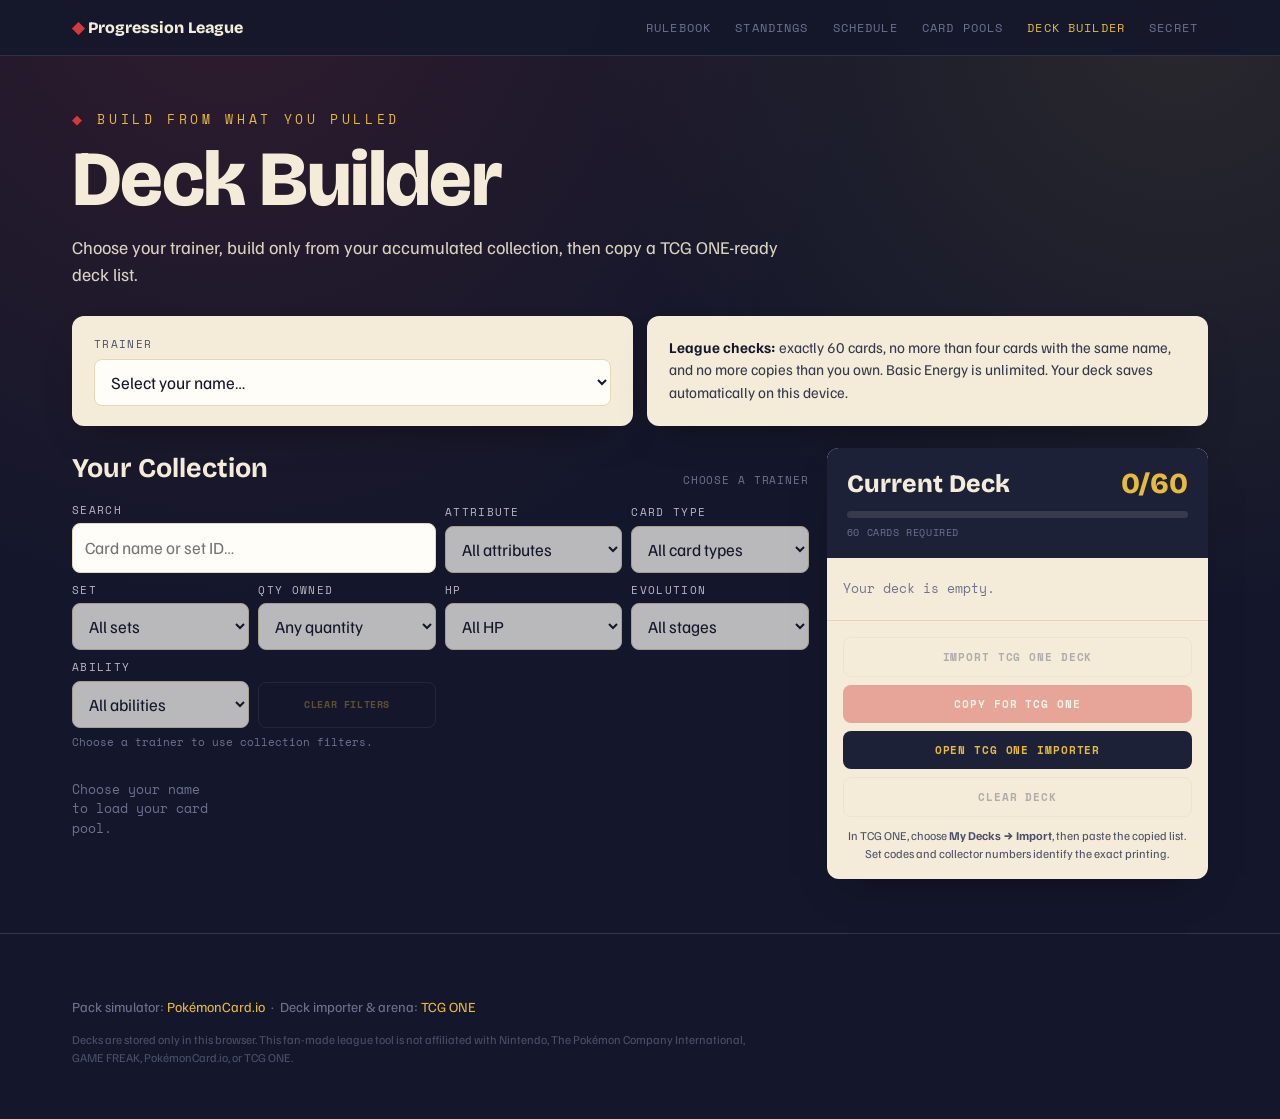
==== commit 6fdc1c69: "Add advanced deck filters and combined Team Rocket tracking" ====
--- a/deckbuilder.html
+++ b/deckbuilder.html
@@ -14,7 +14,7 @@
 .topnav{position:sticky;top:0;z-index:50;background:rgba(20,23,43,.88);backdrop-filter:blur(10px);border-bottom:1px solid rgba(244,236,216,.12)}.topnav .inner{max-width:1180px;margin:0 auto;padding:12px 22px;display:flex;align-items:center;justify-content:space-between;gap:16px;flex-wrap:wrap}.brand{font-family:"Bricolage Grotesque",sans-serif;font-weight:800;color:var(--paper);text-decoration:none;font-size:16px}.brand::before{content:"◆ ";color:var(--red)}.navlinks{display:flex;gap:4px;flex-wrap:wrap}.navlinks a{font-family:"Space Mono",monospace;font-size:11.5px;letter-spacing:.1em;text-transform:uppercase;color:var(--soft-2);text-decoration:none;padding:7px 10px;border-radius:7px}.navlinks a:hover{color:var(--paper);background:rgba(244,236,216,.06)}.navlinks a.active{color:var(--gold)}
 .pagehead{padding:54px 0 28px}.eyebrow{font-family:"Space Mono",monospace;font-size:13px;letter-spacing:.28em;text-transform:uppercase;color:var(--gold);margin:0 0 14px}.eyebrow::before{content:"◆ ";color:var(--red)}h1{font-family:"Bricolage Grotesque",sans-serif;font-weight:800;font-size:clamp(44px,8vw,78px);line-height:.92;margin:0;letter-spacing:-.02em}.thesis{max-width:720px;margin:18px 0 0;color:#D9D2BE;font-size:18px}
 .setup{display:grid;grid-template-columns:minmax(230px,1fr) minmax(250px,1fr);gap:14px;margin-bottom:22px}.panel{background:var(--paper);color:var(--ink);border-radius:12px;padding:20px 22px;box-shadow:var(--shadow)}label,.label{display:block;font-family:"Space Mono",monospace;font-size:11px;letter-spacing:.12em;text-transform:uppercase;color:var(--soft);margin-bottom:7px}select,input{width:100%;font:inherit;color:var(--ink);background:#fffdf7;border:1px solid var(--paper-line);border-radius:8px;padding:11px 12px;outline:none}select:focus,input:focus{border-color:var(--gold);box-shadow:0 0 0 3px rgba(231,185,60,.2)}.rules{margin:0;color:#35394e;font-size:15px}.rules b{color:var(--ink)}
-.workspace{display:grid;grid-template-columns:minmax(0,1.45fr) minmax(310px,.75fr);gap:18px;align-items:start}.section-head{display:flex;justify-content:space-between;align-items:end;gap:12px;margin:0 0 13px}.section-head h2{font-family:"Bricolage Grotesque",sans-serif;font-size:27px;margin:0}.section-head span{font-family:"Space Mono",monospace;font-size:11px;color:var(--soft-2);text-transform:uppercase;letter-spacing:.08em}.collection-tools{margin-bottom:15px}.filter-grid{display:grid;grid-template-columns:minmax(190px,1.35fr) repeat(3,minmax(125px,.8fr)) auto;gap:9px;align-items:end}.filter-field label{color:#b9b6c5;margin-bottom:5px}.filter-clear{height:46px;border:1px solid rgba(244,236,216,.22);border-radius:8px;background:transparent;color:var(--gold);padding:0 13px;font:700 10px "Space Mono",monospace;letter-spacing:.06em;text-transform:uppercase;cursor:pointer;white-space:nowrap}.filter-clear:hover:not(:disabled){background:rgba(244,236,216,.08)}.filter-clear:disabled{opacity:.35;cursor:not-allowed}.filter-status{min-height:18px;margin:6px 0 0;color:var(--soft-2);font:11px "Space Mono",monospace}
+.workspace{display:grid;grid-template-columns:minmax(0,1.45fr) minmax(310px,.75fr);gap:18px;align-items:start}.section-head{display:flex;justify-content:space-between;align-items:end;gap:12px;margin:0 0 13px}.section-head h2{font-family:"Bricolage Grotesque",sans-serif;font-size:27px;margin:0}.section-head span{font-family:"Space Mono",monospace;font-size:11px;color:var(--soft-2);text-transform:uppercase;letter-spacing:.08em}.collection-tools{margin-bottom:15px}.filter-grid{display:grid;grid-template-columns:repeat(4,minmax(0,1fr));gap:9px;align-items:end}.filter-field.search-field{grid-column:span 2}.filter-field label{color:#b9b6c5;margin-bottom:5px}.filter-clear{height:46px;border:1px solid rgba(244,236,216,.22);border-radius:8px;background:transparent;color:var(--gold);padding:0 13px;font:700 10px "Space Mono",monospace;letter-spacing:.06em;text-transform:uppercase;cursor:pointer;white-space:nowrap}.filter-clear:hover:not(:disabled){background:rgba(244,236,216,.08)}.filter-clear:disabled{opacity:.35;cursor:not-allowed}.filter-status{min-height:18px;margin:6px 0 0;color:var(--soft-2);font:11px "Space Mono",monospace}
 .cardgrid{display:grid;grid-template-columns:repeat(auto-fill,minmax(138px,1fr));gap:10px}.pool-card{background:var(--paper);color:var(--ink);border-radius:10px;padding:9px;box-shadow:var(--shadow);min-width:0}.card-art,.deck-art{display:block;border:0;padding:0;background:transparent;cursor:zoom-in}.card-art{width:100%}.card-art img{display:block;width:100%;aspect-ratio:2.5/3.5;object-fit:cover;border-radius:6px;background:#ddd}.card-art:focus-visible,.deck-art:focus-visible{outline:3px solid var(--gold);outline-offset:3px;border-radius:6px}.card-name{font-family:"Bricolage Grotesque",sans-serif;font-weight:700;font-size:15px;line-height:1.15;margin:8px 0 3px;white-space:nowrap;overflow:hidden;text-overflow:ellipsis}.card-meta{font-family:"Space Mono",monospace;font-size:9px;color:var(--soft);display:flex;justify-content:space-between;gap:5px;margin-bottom:8px}.controls{display:grid;grid-template-columns:31px 1fr 31px;align-items:center;gap:5px}.controls button{height:31px;border:0;border-radius:6px;background:var(--ink-2);color:var(--gold);font:700 17px "Space Mono",monospace;cursor:pointer}.controls button:hover:not(:disabled){background:var(--red);color:#fff}.controls button:disabled{opacity:.3;cursor:not-allowed}.qty{text-align:center;font:700 13px "Space Mono",monospace}.empty{color:var(--soft-2);font-family:"Space Mono",monospace;font-size:13px}.card-preview{position:fixed;z-index:100;width:min(330px,40vw);left:0;top:0;padding:9px;background:var(--paper);border:1px solid var(--gold);border-radius:12px;box-shadow:0 24px 70px rgba(0,0,0,.7);opacity:0;transform:scale(.96);transform-origin:center;pointer-events:none;visibility:hidden;transition:opacity .12s ease,transform .12s ease}.card-preview.show{opacity:1;transform:scale(1);visibility:visible}.card-preview img{display:block;width:100%;height:auto;aspect-ratio:2.5/3.5;object-fit:contain;border-radius:7px;background:#ddd}.card-preview-label{margin:7px 3px 1px;color:var(--ink);font:700 13px "Bricolage Grotesque",sans-serif;text-align:center}
 .deck-panel{position:sticky;top:84px;background:var(--paper);color:var(--ink);border-radius:12px;overflow:hidden;box-shadow:var(--shadow)}.deck-top{background:var(--ink-2);padding:18px 20px}.deck-topline{display:flex;align-items:center;justify-content:space-between;gap:12px}.deck-top h2{margin:0;font:800 25px "Bricolage Grotesque",sans-serif;color:var(--paper)}.total{font:800 29px "Bricolage Grotesque",sans-serif;color:var(--gold)}.total.complete{color:#8bd68f}.meter{height:7px;background:rgba(244,236,216,.12);border-radius:10px;overflow:hidden;margin-top:10px}.meter span{display:block;height:100%;width:0;background:var(--red);transition:width .2s}.meter span.complete{background:var(--green)}.deck-status{font:10px "Space Mono",monospace;color:var(--soft-2);margin-top:7px;letter-spacing:.06em;text-transform:uppercase}.deck-list{max-height:52vh;overflow:auto;padding:8px 16px}.deck-row{display:grid;grid-template-columns:38px minmax(0,1fr) auto;align-items:center;gap:9px;padding:9px 0;border-bottom:1px solid var(--paper-line)}.deck-row:last-child{border-bottom:0}.deck-art img{display:block;width:38px;border-radius:4px}.deck-row .dn{font-weight:700;font-size:14px;line-height:1.15}.deck-row .did{font:9px "Space Mono",monospace;color:var(--soft);margin-top:3px}.mini{display:flex;align-items:center;gap:5px}.mini button{width:25px;height:25px;border:0;border-radius:5px;background:var(--ink-2);color:var(--gold);font:700 13px "Space Mono",monospace;cursor:pointer}.mini b{min-width:16px;text-align:center;font:12px "Space Mono",monospace}.deck-actions{padding:16px;border-top:1px solid var(--paper-line);display:grid;gap:8px}.btn{display:block;width:100%;border:0;border-radius:8px;padding:11px 13px;text-align:center;text-decoration:none;font:700 11px "Space Mono",monospace;letter-spacing:.08em;text-transform:uppercase;cursor:pointer}.btn.primary{background:var(--red);color:#fff}.btn.secondary{background:var(--ink-2);color:var(--gold)}.btn.ghost{background:transparent;color:var(--soft);border:1px solid var(--paper-line)}.btn:disabled{opacity:.4;cursor:not-allowed}.export-note{font-size:12px;color:var(--soft);margin:2px 0 0;text-align:center}.toast{position:fixed;right:20px;bottom:20px;background:var(--green);color:#fff;border-radius:8px;padding:12px 16px;font:700 12px "Space Mono",monospace;box-shadow:var(--shadow);opacity:0;transform:translateY(8px);pointer-events:none;transition:.2s}.toast.show{opacity:1;transform:none}
 .deck-row.has-warning{background:#fff3d0;margin:0 -8px;padding-left:8px;padding-right:8px;border-left:3px solid var(--red)}.deck-warning{margin-top:5px;color:#a22525;font:700 10px "Space Mono",monospace;line-height:1.35}.deck-no-art{width:38px;aspect-ratio:2.5/3.5;border-radius:4px;background:#d8cfb8;display:grid;place-items:center;color:var(--soft);font:700 15px "Space Mono",monospace}.import-dialog{width:min(680px,calc(100vw - 28px));max-height:calc(100vh - 28px);padding:0;border:1px solid var(--gold);border-radius:14px;background:var(--paper);color:var(--ink);box-shadow:0 28px 90px rgba(0,0,0,.72);overflow:auto}.import-dialog::backdrop{background:rgba(8,10,23,.78);backdrop-filter:blur(3px)}.import-body{padding:24px}.import-head{display:flex;align-items:start;justify-content:space-between;gap:18px}.import-head .label{margin:0 0 4px}.import-head h2{margin:0;font:800 28px "Bricolage Grotesque",sans-serif}.dialog-close{border:0;background:transparent;color:var(--soft);font-size:25px;line-height:1;cursor:pointer}.import-help{margin:8px 0 14px;color:var(--soft);font-size:15px}.import-dialog textarea{display:block;width:100%;min-height:330px;resize:vertical;padding:12px;border:1px solid var(--paper-line);border-radius:8px;background:#fffdf7;color:var(--ink);font:13px/1.45 "Space Mono",monospace;outline:none}.import-dialog textarea:focus{border-color:var(--gold);box-shadow:0 0 0 3px rgba(231,185,60,.2)}.import-feedback{min-height:20px;margin:9px 0 0;color:#a22525;font:700 12px "Space Mono",monospace}.import-actions{display:flex;justify-content:flex-end;gap:9px;margin-top:14px;flex-wrap:wrap}.import-actions .btn{width:auto;min-width:128px}.toast.warn{background:var(--red)}
@@ -39,6 +39,10 @@
           <div class="filter-field"><label for="attribute">Attribute</label><select id="attribute" disabled><option value="">All attributes</option></select></div>
           <div class="filter-field"><label for="cardType">Card type</label><select id="cardType" disabled><option value="">All card types</option></select></div>
           <div class="filter-field set-field"><label for="setFilter">Set</label><select id="setFilter" disabled><option value="">All sets</option></select></div>
+          <div class="filter-field"><label for="ownedQty">Qty owned</label><select id="ownedQty" disabled><option value="">Any quantity</option></select></div>
+          <div class="filter-field"><label for="hpFilter">HP</label><select id="hpFilter" disabled><option value="">All HP</option></select></div>
+          <div class="filter-field"><label for="stageFilter">Evolution</label><select id="stageFilter" disabled><option value="">All stages</option></select></div>
+          <div class="filter-field"><label for="abilityFilter">Ability</label><select id="abilityFilter" disabled><option value="">All abilities</option></select></div>
           <button id="clearFilters" class="filter-clear" type="button" disabled>Clear filters</button>
         </div>
         <p id="filterStatus" class="filter-status">Choose a trainer to use collection filters.</p>
@@ -72,12 +76,12 @@
 <div id="toast" class="toast">Copied for TCG ONE!</div>
 <footer><div class="wrap"><p>Pack simulator: <a href="https://pokemoncard.io/pack-sim">PokémonCard.io</a> &nbsp;·&nbsp; Deck importer &amp; arena: <a href="https://tcg.one/decks/mine">TCG ONE</a></p><p class="disc">Decks are stored only in this browser. This fan-made league tool is not affiliated with Nintendo, The Pokémon Company International, GAME FREAK, PokémonCard.io, or TCG ONE.</p></div></footer>
 <script type="module">
-import {createMetadataLoader,filterCards,getFilterOptions} from './deckbuilder-filters.mjs';
+import {createMetadataLoader,filterCards,getFilterOptions} from './deckbuilder-filters.mjs?v=filters-2';
 import {parseTcgOneDeck,resolveTcgOneEntries,validateDeckCards} from './deckbuilder-import.mjs';
 const BASIC_ENERGY=new Set(['grass energy','fire energy','water energy','lightning energy','psychic energy','fighting energy','metal energy','darkness energy']);
 const TCGONE_SET_CODES={"base1":"BS","base2":"JU","basep":"WBSP","base3":"FO","base4":"BS2","base5":"TR","gym1":"G1","gym2":"G2","neo1":"N1","neo2":"N2","si1":"SI","neo3":"N3","neo4":"N4","base6":"LC","ecard1":"EXP","bp":"BP","ecard2":"AQP","ecard3":"SK","ex1":"RS","ex2":"SS","ex3":"DR","np":"PR-NP","ex4":"MA","tk1a":"TK1A","tk1b":"TK1B","ex5":"HL","ex6":"RG","pop1":"POP1","ex7":"TRR","ex8":"DX","ex9":"EM","ex10":"UF","pop2":"POP2","ex11":"DS","ex12":"LM","tk2a":"TK2A","tk2b":"TK2B","pop3":"POP3","ex13":"HP","ex14":"CG","pop4":"POP4","ex15":"DF","pop5":"POP5","ex16":"PK","dp1":"DP","dpp":"PR-DPP","dp2":"MT","pop6":"POP6","dp3":"SW","dp4":"GE","pop7":"POP7","dp5":"MD","dp6":"LA","pop8":"POP8","dp7":"SF","pl1":"PL","pop9":"POP9","pl2":"RR","pl3":"SV","pl4":"AR","ru1":"RUM","hgss1":"HS","hsp":"PR-HS","hgss2":"UL","hgss3":"UD","hgss4":"TM","col1":"CL","bwp":"PR-BLW","bw1":"BLW","mcd11":"MCD11","bw2":"EPO","bw3":"NVI","bw4":"NXD","bw5":"DEX","mcd12":"MCD12","bw6":"DRX","dv1":"DRV","bw7":"BCR","bw8":"PLS","bw9":"PLF","bw10":"PLB","xyp":"PR-XY","bw11":"LTR","xy0":"KSS","xy1":"XY","xy2":"FLF","mcd14":"MCD14","xy3":"FFI","xy4":"PHF","xy5":"PRC","dc1":"DCR","xy6":"ROS","xy7":"AOR","xy8":"BKT","mcd15":"MCD15","xy9":"BKP","g1":"GEN","xy10":"FCO","xy11":"STS","mcd16":"MCD16","xy12":"EVO","sm1":"SUM","smp":"PR-SM","sm2":"GRI","sm3":"BUS","sm35":"SLG","sm4":"CIN","mcd17":"MCD17","sm5":"UPR","sm6":"FLI","sm7":"CES","sm75":"DRM","mcd18":"MCD18","sm8":"LOT","sm9":"TEU","det1":"DET","sm10":"UNB","sm11":"UNM","sm115":"HIF","sma":"HIF","mcd19":"MCD19","sm12":"CEC","swshp":"PR-SW","swsh1":"SSH","swsh2":"RCL","swsh3":"DAA","fut20":"FUT20","swsh35":"CPA","swsh4":"VIV","swsh45":"SHF","swsh45sv":"SHF","swsh5":"BST","swsh6":"CRE","swsh7":"EVS","mcd21":"MCD21","cel25":"CEL","cel25c":"CEL","swsh8":"FST","swsh9":"BRS","swsh9tg":"BRS","swsh10":"ASR","swsh10tg":"ASR","pgo":"PGO","mcd22":"MCD22","swsh11":"LOR","swsh11tg":"LOR","swsh12":"SIT","swsh12tg":"SIT","swsh12pt5":"CRZ","swsh12pt5gg":"CRZ","svp":"PR-SV","sve":"SVE","sv1":"SVI","sv2":"PAL","sv3":"OBF","sv3pt5":"MEW","sv4":"PAR","sv4pt5":"PAF","sv5":"TEF","sv6":"TWM","sv6pt5":"SFA","sv7":"SCR","sv8":"SSP","sv8pt5":"PRE","sv9":"JTG","sv10":"DRI","zsv10pt5":"BLK","rsv10pt5":"WHT","me1":"MEG","me2":"PFL","me2pt5":"ASC","me3":"POR","me4":"CRI","me5":"PBL"};
 const loadCardMetadata=createMetadataLoader();
-let players=[],trainer=null,pool=[],deck=new Map(),importedCards=new Map(),query='',filterState={attribute:'',cardType:'',setId:''},selectionVersion=0;
+let players=[],trainer=null,pool=[],deck=new Map(),importedCards=new Map(),query='',filterState={attribute:'',cardType:'',setId:'',ownedQty:'',hp:'',stage:'',ability:''},selectionVersion=0;
 const $=id=>document.getElementById(id);
 function esc(s){return String(s??'').replace(/&/g,'&amp;').replace(/</g,'&lt;').replace(/>/g,'&gt;').replace(/"/g,'&quot;')}
 function imgFor(id){const d=id.indexOf('-'),code=d>0?id.slice(0,d):id;return `https://images.pokemoncard.io/images/${code}/${id}.png`}
@@ -103,13 +107,13 @@
 function renderDeck(){const n=total(),validated=validatedDeck(),warningCount=validated.reduce((sum,c)=>sum+c.issues.length,0),ready=n===60&&!warningCount;$('total').textContent=`${n}/60`;$('total').classList.toggle('complete',ready);$('meter').style.width=Math.min(100,n/60*100)+'%';$('meter').classList.toggle('complete',ready);$('deckStatus').textContent=warningCount?`${warningCount} warning${warningCount===1?'':'s'} — export blocked`:n===60?'Deck ready to export':n<60?`${60-n} card${60-n===1?'':'s'} remaining`:`${n-60} card${n-60===1?'':'s'} over the limit`;$('copy').disabled=!ready;$('copy').title=warningCount?'Resolve all deck warnings before exporting.':'';$('clear').disabled=!n;const cards=validated.sort((a,b)=>cardOrder(a,b));$('deckList').innerHTML=cards.length?cards.map(c=>{const image=imageForCard(c),warnings=c.issues.map(issue=>`<div class="deck-warning">⚠ ${esc(issue)}</div>`).join('');return `<div class="deck-row ${c.issues.length?'has-warning':''}">${image?`<button type="button" class="deck-art preview-target" data-preview="${esc(c.id)}" aria-label="Enlarge ${esc(c.name)} card"><img src="${image}" alt=""></button>`:'<div class="deck-no-art" aria-hidden="true">?</div>'}<div><div class="dn">${esc(c.name)}</div><div class="did">${esc(displayPrinting(c))}${isBasic(c)?' · unlimited':''}</div>${warnings}</div><div class="mini"><button type="button" data-action="remove" data-id="${esc(c.id)}">−</button><b>${c.quantity}</b><button type="button" data-action="add" data-id="${esc(c.id)}" ${canAdd(c)?'':'disabled'}>+</button></div></div>`}).join(''):'<p class="empty">Your deck is empty.</p>'}
 function render(){renderCollection();renderDeck()}
 function selectOptions(id,placeholder,items){$(id).innerHTML=`<option value="">${placeholder}</option>`+items.map(item=>typeof item==='string'?`<option value="${esc(item)}">${esc(item)}</option>`:`<option value="${esc(item.id)}">${esc(item.name)}</option>`).join('')}
-function resetFilterValues(){query='';filterState={attribute:'',cardType:'',setId:''};$('search').value='';$('attribute').value='';$('cardType').value='';$('setFilter').value=''}
-function updateClearFilters(){const active=Boolean(query||filterState.attribute||filterState.cardType||filterState.setId);$('clearFilters').disabled=!trainer||!active}
+function resetFilterValues(){query='';filterState={attribute:'',cardType:'',setId:'',ownedQty:'',hp:'',stage:'',ability:''};$('search').value='';$('attribute').value='';$('cardType').value='';$('setFilter').value='';$('ownedQty').value='';$('hpFilter').value='';$('stageFilter').value='';$('abilityFilter').value=''}
+function updateClearFilters(){const active=Boolean(query||Object.values(filterState).some(Boolean));$('clearFilters').disabled=!trainer||!active}
 function positionPreview(x,y){const preview=$('cardPreview'),margin=14,gap=18,rect=preview.getBoundingClientRect();let left=x+gap;if(left+rect.width>window.innerWidth-margin)left=x-rect.width-gap;left=Math.max(margin,Math.min(window.innerWidth-rect.width-margin,left));const top=Math.max(margin,Math.min(window.innerHeight-rect.height-margin,y-rect.height/2));preview.style.left=`${left}px`;preview.style.top=`${top}px`}
 function showPreview(target,event){const card=byId(target.dataset.preview);if(!card)return;const preview=$('cardPreview'),image=$('cardPreviewImage'),fallback=imgFor(card.id);image.onerror=()=>{if(image.src!==fallback)image.src=fallback};image.src=previewImage(card);image.alt=`${card.name} enlarged card`;$('cardPreviewLabel').textContent=`${card.name} · ${card.id}`;preview.classList.add('show');preview.setAttribute('aria-hidden','false');const rect=target.getBoundingClientRect();positionPreview(event?.clientX||rect.right,event?.clientY||rect.top+rect.height/2)}
 function hidePreview(){const preview=$('cardPreview');if(!preview)return;preview.classList.remove('show');preview.setAttribute('aria-hidden','true')}
-function populateFilters(metadataAvailable){const options=getFilterOptions(pool);selectOptions('attribute','All attributes',options.attributes);selectOptions('cardType','All card types',options.cardTypes);selectOptions('setFilter','All sets',options.sets);$('attribute').disabled=!trainer||!metadataAvailable;$('cardType').disabled=!trainer||!metadataAvailable;$('setFilter').disabled=!trainer}
-async function selectTrainer(name){const version=++selectionVersion;trainer=players.find(p=>p.name===name)||null;pool=trainer?[...(trainer.cards||[])].filter(c=>c.name&&c.id).sort(cardOrder):[];resetFilterValues();$('search').disabled=!trainer;$('importOpen').disabled=!trainer;populateFilters(false);$('filterStatus').textContent=trainer?'Loading card details…':'Choose a trainer to use collection filters.';restore();render();updateClearFilters();if(!trainer)return;const result=await loadCardMetadata(pool);if(version!==selectionVersion)return;pool=result.cards.sort(cardOrder);const metadataAvailable=!result.failedSets.length;populateFilters(metadataAvailable);$('filterStatus').textContent=metadataAvailable?'Filters can be combined to narrow your collection.':'Card details could not be loaded. Search and set filters are still available.';renderCollection();renderDeck()}
+function populateFilters(metadataAvailable){const options=getFilterOptions(pool);selectOptions('attribute','All attributes',options.attributes);selectOptions('cardType','All card types',options.cardTypes);selectOptions('setFilter','All sets',options.sets);selectOptions('ownedQty','Any quantity',options.ownedQuantities);selectOptions('hpFilter','All HP',options.hps);selectOptions('stageFilter','All stages',options.stages);selectOptions('abilityFilter','All abilities',options.abilities);$('attribute').disabled=!trainer||!metadataAvailable;$('cardType').disabled=!trainer||!metadataAvailable;$('setFilter').disabled=!trainer;$('ownedQty').disabled=!trainer;$('hpFilter').disabled=!trainer||!metadataAvailable;$('stageFilter').disabled=!trainer||!metadataAvailable;$('abilityFilter').disabled=!trainer||!metadataAvailable}
+async function selectTrainer(name){const version=++selectionVersion;trainer=players.find(p=>p.name===name)||null;pool=trainer?[...(trainer.cards||[])].filter(c=>c.name&&c.id).sort(cardOrder):[];resetFilterValues();$('search').disabled=!trainer;$('importOpen').disabled=!trainer;populateFilters(false);$('filterStatus').textContent=trainer?'Loading card details…':'Choose a trainer to use collection filters.';restore();render();updateClearFilters();if(!trainer)return;const result=await loadCardMetadata(pool);if(version!==selectionVersion)return;pool=result.cards.sort(cardOrder);const metadataAvailable=!result.failedSets.length;populateFilters(metadataAvailable);$('filterStatus').textContent=metadataAvailable?'Filters can be combined to narrow your collection.':'Some card details could not be loaded. Search, set, and quantity filters are still available.';renderCollection();renderDeck()}
 function exportText(){return [...deck].map(([id,count])=>({c:byId(id),count})).filter(x=>x.c).sort((a,b)=>cardOrder(a.c,b.c)).map(({c,count})=>{if(c.setCode&&c.number)return `${count} ${c.name} ${c.setCode} ${c.number}`;const split=c.id.indexOf('-'),setId=split>-1?c.id.slice(0,split):'',number=split>-1?c.id.slice(split+1):'',tcgCode=TCGONE_SET_CODES[setId];return tcgCode?`${count} ${c.name} ${tcgCode} ${number}`:`${count} ${c.name}`}).join('\n')}
 function showToast(message,warn=false){const toast=$('toast');toast.textContent=message;toast.classList.toggle('warn',warn);toast.classList.add('show');setTimeout(()=>toast.classList.remove('show'),2200)}
 async function copyDeck(){if(total()!==60||validatedDeck().some(card=>card.issues.length))return;const text=exportText();try{await navigator.clipboard.writeText(text)}catch(e){const ta=document.createElement('textarea');ta.value=text;ta.style.position='fixed';ta.style.opacity='0';document.body.appendChild(ta);ta.select();document.execCommand('copy');ta.remove()}showToast('Copied for TCG ONE!')}
@@ -117,7 +121,7 @@
 function closeImport(){$('importDialog').close()}
 function applyImport(){const parsed=parseTcgOneDeck($('importText').value);if(parsed.errors.length){const first=parsed.errors.slice(0,3).map(error=>`line ${error.lineNumber}: ${error.line}`).join(' · ');$('importFeedback').textContent=`Could not read ${parsed.errors.length} line${parsed.errors.length===1?'':'s'} — ${first}`;return}if(!parsed.entries.length){$('importFeedback').textContent='No card lines were found in that deck list.';return}if(deck.size&&!confirm('Replace the current saved deck with this import?'))return;const resolved=resolveTcgOneEntries(parsed.entries,TCGONE_SET_CODES,pool);importedCards=new Map(resolved.filter(card=>!ownedById(card.id)).map(card=>[card.id,card]));deck=new Map(resolved.map(card=>[card.id,card.quantity]));normalizeDeck();save();render();closeImport();const warningCount=validatedDeck().reduce((sum,card)=>sum+card.issues.length,0);showToast(warningCount?`Deck imported with ${warningCount} warning${warningCount===1?'':'s'}.`:`Imported ${parsed.actualTotal} cards.`,Boolean(warningCount))}
 async function load(){try{const res=await fetch('data/pools.json?_='+Date.now(),{cache:'no-store'});if(!res.ok)throw new Error();const data=await res.json();players=data.players||[];$('trainer').innerHTML='<option value="">Select your name…</option>'+players.map(p=>`<option value="${esc(p.name)}">${esc(p.name)}</option>`).join('')}catch(e){$('trainer').innerHTML='<option value="">Could not load card pools</option>';$('collection').innerHTML='<p class="empty">The card-pool data could not be loaded. Please try again shortly.</p>'}}
-$('trainer').addEventListener('change',e=>selectTrainer(e.target.value));$('search').addEventListener('input',e=>{query=e.target.value.trim().toLowerCase();updateClearFilters();renderCollection()});$('attribute').addEventListener('change',e=>{filterState.attribute=e.target.value;updateClearFilters();renderCollection()});$('cardType').addEventListener('change',e=>{filterState.cardType=e.target.value;updateClearFilters();renderCollection()});$('setFilter').addEventListener('change',e=>{filterState.setId=e.target.value;updateClearFilters();renderCollection()});$('clearFilters').addEventListener('click',()=>{resetFilterValues();updateClearFilters();renderCollection()});document.addEventListener('pointerover',e=>{const target=e.target.closest('.preview-target');if(target&&!target.contains(e.relatedTarget))showPreview(target,e)});document.addEventListener('pointermove',e=>{if(e.target.closest('.preview-target')&&$('cardPreview').classList.contains('show'))positionPreview(e.clientX,e.clientY)});document.addEventListener('pointerout',e=>{const target=e.target.closest('.preview-target');if(target&&!target.contains(e.relatedTarget))hidePreview()});document.addEventListener('focusin',e=>{const target=e.target.closest('.preview-target');if(target)showPreview(target)});document.addEventListener('focusout',e=>{const target=e.target.closest('.preview-target');if(target&&!target.contains(e.relatedTarget))hidePreview()});document.addEventListener('keydown',e=>{if(e.key==='Escape')hidePreview()});window.addEventListener('scroll',hidePreview,{passive:true});window.addEventListener('resize',hidePreview);document.addEventListener('click',e=>{const b=e.target.closest('button[data-action]');if(b)change(b.dataset.id,b.dataset.action==='add'?1:-1)});$('importOpen').addEventListener('click',openImport);$('importClose').addEventListener('click',closeImport);$('importCancel').addEventListener('click',closeImport);$('importApply').addEventListener('click',applyImport);$('importDialog').addEventListener('click',e=>{if(e.target===$('importDialog'))closeImport()});$('copy').addEventListener('click',copyDeck);$('clear').addEventListener('click',()=>{if(deck.size&&confirm('Clear this saved deck?')){deck.clear();importedCards.clear();save();render()}});load();
+$('trainer').addEventListener('change',e=>selectTrainer(e.target.value));$('search').addEventListener('input',e=>{query=e.target.value.trim().toLowerCase();updateClearFilters();renderCollection()});$('attribute').addEventListener('change',e=>{filterState.attribute=e.target.value;updateClearFilters();renderCollection()});$('cardType').addEventListener('change',e=>{filterState.cardType=e.target.value;updateClearFilters();renderCollection()});$('setFilter').addEventListener('change',e=>{filterState.setId=e.target.value;updateClearFilters();renderCollection()});$('ownedQty').addEventListener('change',e=>{filterState.ownedQty=e.target.value;updateClearFilters();renderCollection()});$('hpFilter').addEventListener('change',e=>{filterState.hp=e.target.value;updateClearFilters();renderCollection()});$('stageFilter').addEventListener('change',e=>{filterState.stage=e.target.value;updateClearFilters();renderCollection()});$('abilityFilter').addEventListener('change',e=>{filterState.ability=e.target.value;updateClearFilters();renderCollection()});$('clearFilters').addEventListener('click',()=>{resetFilterValues();updateClearFilters();renderCollection()});document.addEventListener('pointerover',e=>{const target=e.target.closest('.preview-target');if(target&&!target.contains(e.relatedTarget))showPreview(target,e)});document.addEventListener('pointermove',e=>{if(e.target.closest('.preview-target')&&$('cardPreview').classList.contains('show'))positionPreview(e.clientX,e.clientY)});document.addEventListener('pointerout',e=>{const target=e.target.closest('.preview-target');if(target&&!target.contains(e.relatedTarget))hidePreview()});document.addEventListener('focusin',e=>{const target=e.target.closest('.preview-target');if(target)showPreview(target)});document.addEventListener('focusout',e=>{const target=e.target.closest('.preview-target');if(target&&!target.contains(e.relatedTarget))hidePreview()});document.addEventListener('keydown',e=>{if(e.key==='Escape')hidePreview()});window.addEventListener('scroll',hidePreview,{passive:true});window.addEventListener('resize',hidePreview);document.addEventListener('click',e=>{const b=e.target.closest('button[data-action]');if(b)change(b.dataset.id,b.dataset.action==='add'?1:-1)});$('importOpen').addEventListener('click',openImport);$('importClose').addEventListener('click',closeImport);$('importCancel').addEventListener('click',closeImport);$('importApply').addEventListener('click',applyImport);$('importDialog').addEventListener('click',e=>{if(e.target===$('importDialog'))closeImport()});$('copy').addEventListener('click',copyDeck);$('clear').addEventListener('click',()=>{if(deck.size&&confirm('Clear this saved deck?')){deck.clear();importedCards.clear();save();render()}});load();
 </script>
 </body>
 </html>
